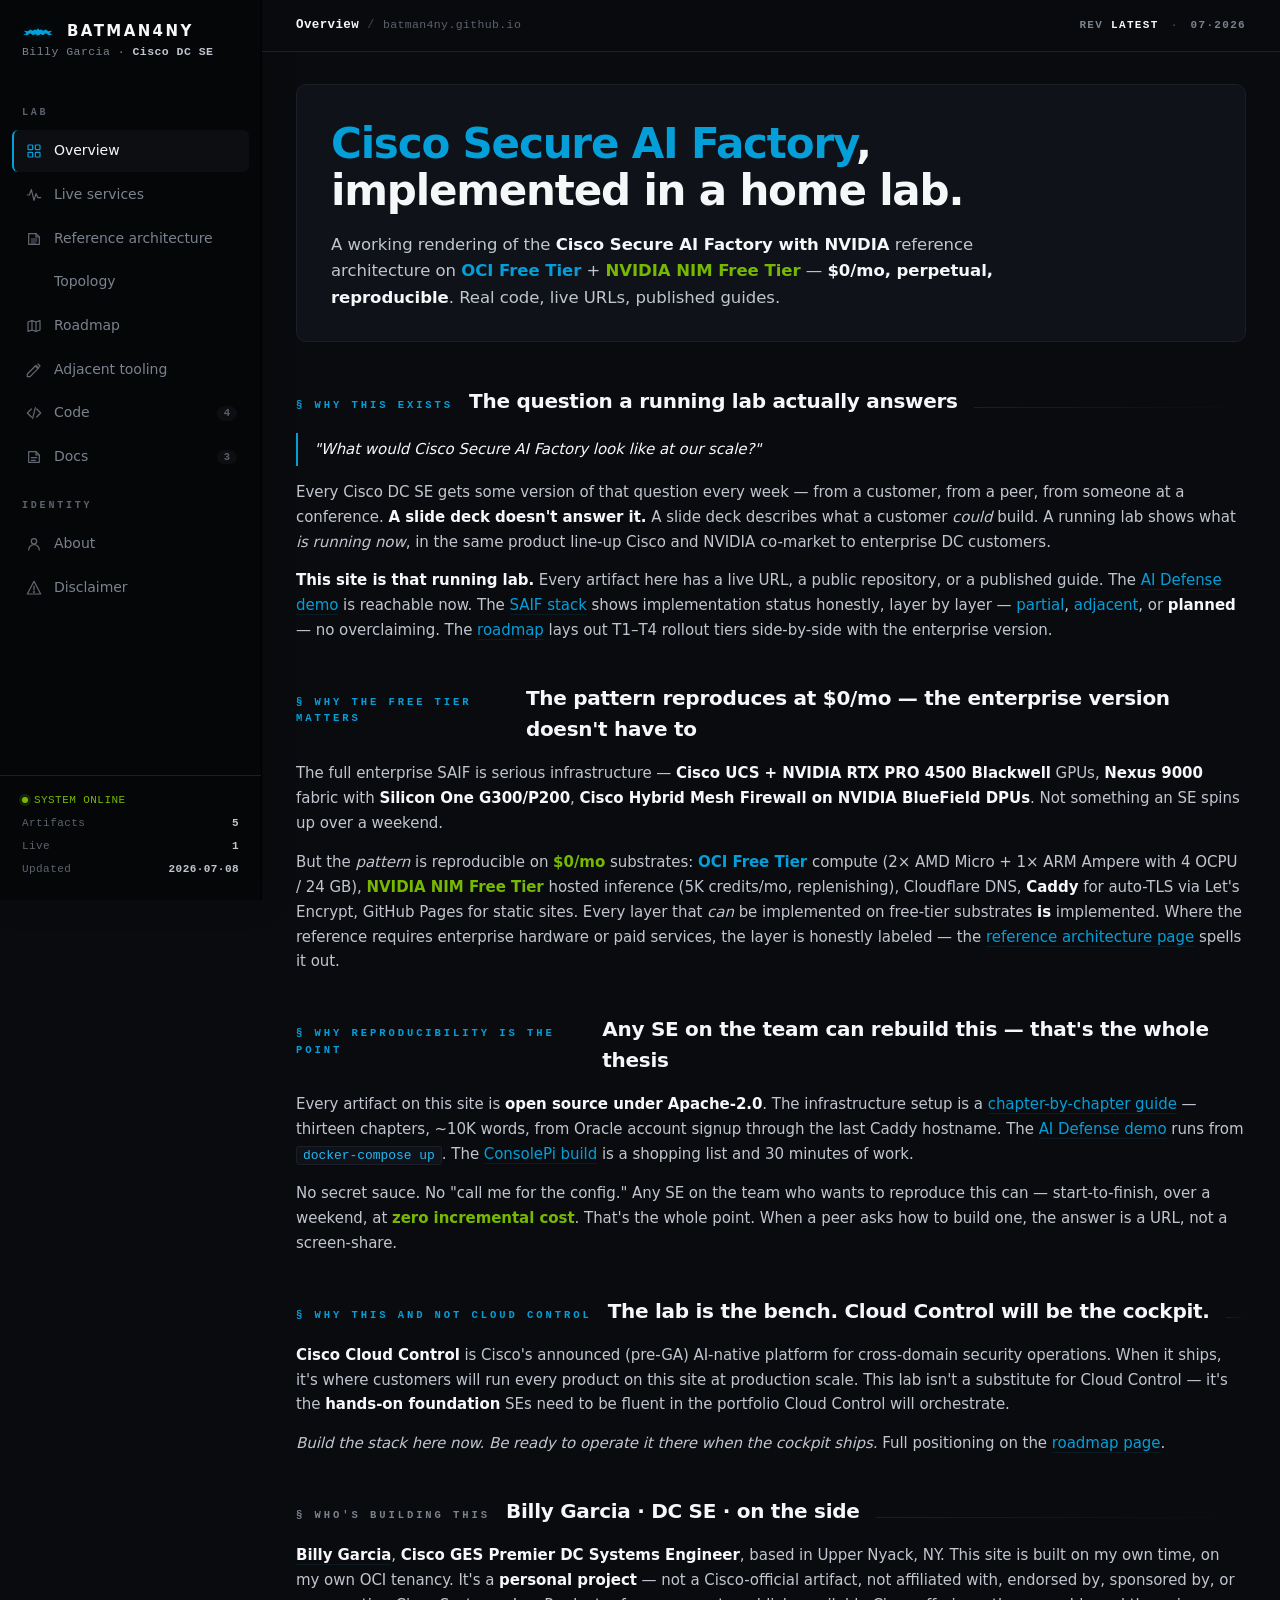
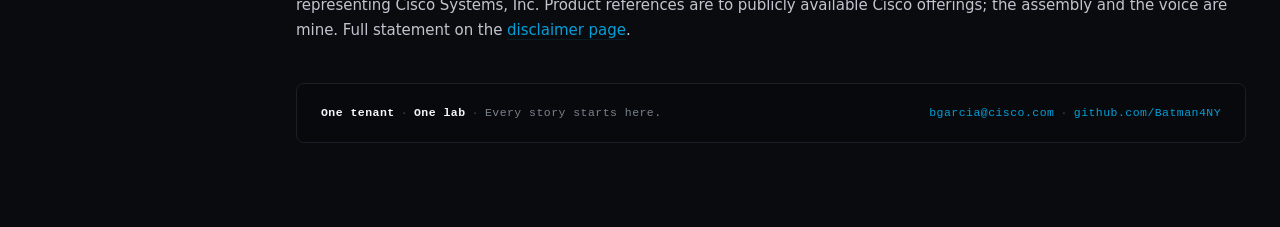
==== index.html @ b1eb53af "overview: widen prose blocks to match the hero pill Was: .prose-block { max-width: 78ch } → ~624px r" ====
<!doctype html>
<html lang="en">
<head>
<meta charset="utf-8">
<meta name="viewport" content="width=device-width,initial-scale=1">
<meta name="color-scheme" content="dark">
<title>Batman4NY · Overview — Cisco DC SE Lab Console</title>
<meta name="description" content="Working index of Cisco Secure AI Factory implementation + practitioner tooling. By Billy Garcia, Cisco GES Premier DC Systems Engineer.">
<link rel="stylesheet" href="/assets/console.css">
<style>
  .hero-block{
    background: var(--paper);
    border: 1px solid var(--rule);
    border-radius: 10px;
    padding: 32px 34px 30px;
    margin-bottom: 44px;
  }
  .hero-block h1{
    font-size: clamp(30px, 4vw, 42px);font-weight: 780;letter-spacing: -.028em;line-height: 1.1;
    margin: 4px 0 18px;color: var(--ink);max-width: 24ch;
  }
  .hero-block h1 .cy{color:var(--cyan)}
  .hero-block h1 .gn{color:var(--green)}
  .hero-block .lede{
    font-size: 16.5px;line-height: 1.6;color: var(--ink-2);margin: 0;max-width: 68ch;
  }
  .hero-block .lede b{color:var(--ink);font-weight:600}
  .hero-block .lede .cy{color:var(--cyan)}
  .hero-block .lede .gn{color:var(--green)}

  /* prose sections for who/what/why — full content width, matches the hero pill */
  .prose-block{margin: 0 0 40px}
  .prose-block:last-child{margin-bottom: 0}
  .prose-block h2{
    font-size: 21px;font-weight:700;color:var(--ink);letter-spacing:-.014em;line-height:1.2;
    margin: 0 0 14px;text-wrap: balance;
  }
  .prose-block h2 .cy{color:var(--cyan)}
  .prose-block h2 .gn{color:var(--green)}
  .prose-block p{
    font-size: 15px;line-height: 1.66;color: var(--ink-2);margin: 0 0 14px;
  }
  .prose-block p:last-child{margin-bottom:0}
  .prose-block p b{color:var(--ink);font-weight:600}
  .prose-block p .cy{color:var(--cyan)}
  .prose-block p .gn{color:var(--green)}
  .prose-block p a{color:var(--cyan);border-bottom:1px solid var(--cyan-tint)}
  .prose-block p a:hover{color:var(--cyan-hi);border-bottom-color:var(--cyan)}
  .prose-block .pull-quote{
    font-style: italic;color: var(--ink);font-weight: 500;
    padding: 4px 0 4px 16px;border-left: 2px solid var(--cyan);
    margin: 4px 0 14px;
  }

  /* Small colophon strip at the bottom */
  .colophon{
    margin-top: 32px;padding: 20px 24px;
    background: var(--paper-lo);
    border: 1px solid var(--rule);border-radius: 8px;
    font-family: "JetBrains Mono", ui-monospace, monospace;
    font-size: 11.5px;letter-spacing: .04em;color: var(--ink-3);
    display: flex;justify-content: space-between;gap: 20px;flex-wrap: wrap;align-items: baseline;
  }
  .colophon b{color:var(--ink);font-weight:700}
  .colophon a{color:var(--cyan)}
  .colophon .sep{color:var(--faint);margin: 0 6px}
</style>
</head>
<body>

<svg width="0" height="0" style="position:absolute" aria-hidden="true"><defs>
  <symbol id="bat" viewBox="0 0 100 32"><path fill="currentColor" d="M50 4 L46 10 L40 8 L34 12 L26 8 L18 14 L6 12 L14 20 L4 24 L16 26 L26 20 L34 26 L42 22 L48 28 L50 24 L52 28 L58 22 L66 26 L74 20 L84 26 L96 24 L86 20 L94 12 L82 14 L74 8 L66 12 L60 8 L54 10 Z"/></symbol>
  <symbol id="i-grid" viewBox="0 0 24 24" fill="none" stroke="currentColor" stroke-width="1.8" stroke-linecap="round" stroke-linejoin="round"><rect x="3" y="3" width="7" height="7" rx="1"/><rect x="14" y="3" width="7" height="7" rx="1"/><rect x="3" y="14" width="7" height="7" rx="1"/><rect x="14" y="14" width="7" height="7" rx="1"/></symbol>
  <symbol id="i-signal" viewBox="0 0 24 24" fill="none" stroke="currentColor" stroke-width="1.8" stroke-linecap="round" stroke-linejoin="round"><path d="M2 12h3l3-8 4 16 3-10 3 6h4"/></symbol>
  <symbol id="i-book" viewBox="0 0 24 24" fill="none" stroke="currentColor" stroke-width="1.8" stroke-linecap="round" stroke-linejoin="round"><path d="M4 4h11l5 5v11H4z"/><path d="M15 4v5h5"/><line x1="8" y1="12" x2="16" y2="12"/><line x1="8" y1="15" x2="16" y2="15"/><line x1="8" y1="18" x2="14" y2="18"/></symbol>
  <symbol id="i-map" viewBox="0 0 24 24" fill="none" stroke="currentColor" stroke-width="1.8" stroke-linecap="round" stroke-linejoin="round"><path d="M9 4 3 6v14l6-2 6 2 6-2V4l-6 2z"/><path d="M9 4v14M15 6v14"/></symbol>
  <symbol id="i-tools" viewBox="0 0 24 24" fill="none" stroke="currentColor" stroke-width="1.8" stroke-linecap="round" stroke-linejoin="round"><path d="M14 6l4 4L6 22H2v-4z"/><path d="M15 5l4 4"/><path d="M18 3l3 3-2 2"/></symbol>
  <symbol id="i-code" viewBox="0 0 24 24" fill="none" stroke="currentColor" stroke-width="1.8" stroke-linecap="round" stroke-linejoin="round"><path d="m8 6-6 6 6 6"/><path d="m16 6 6 6-6 6"/><path d="m14 4-4 16"/></symbol>
  <symbol id="i-docs" viewBox="0 0 24 24" fill="none" stroke="currentColor" stroke-width="1.8" stroke-linecap="round" stroke-linejoin="round"><path d="M4 4h11l5 5v11H4z"/><path d="M15 4v5h5"/><path d="M8 13h8M8 17h6"/></symbol>
  <symbol id="i-user" viewBox="0 0 24 24" fill="none" stroke="currentColor" stroke-width="1.8" stroke-linecap="round" stroke-linejoin="round"><circle cx="12" cy="8" r="4"/><path d="M4 21a8 8 0 0 1 16 0"/></symbol>
  <symbol id="i-warn" viewBox="0 0 24 24" fill="none" stroke="currentColor" stroke-width="1.8" stroke-linecap="round" stroke-linejoin="round"><path d="M12 2 2 21h20z"/><path d="M12 9v6"/><circle cx="12" cy="18" r=".6" fill="currentColor"/></symbol>
</defs></svg>

<div class="app">
  <aside class="side">
    <div class="brand"><a href="/"><span class="mark"><svg><use href="#bat"/></svg></span><span class="wm">Batman4NY</span></a></div>
    <div class="brand-role">Billy Garcia · <b>Cisco DC SE</b></div>
    <nav class="nav">
      <div class="sec">Lab</div>
      <a class="navlink active" href="/"><svg><use href="#i-grid"/></svg> Overview</a>
      <a class="navlink" href="/live/"><svg><use href="#i-signal"/></svg> Live services<span class="live"></span></a>
      <a class="navlink" href="/reference/"><svg><use href="#i-book"/></svg> Reference architecture</a>
      <a class="navlink" href="/topology/"><svg><use href="#i-topo"/></svg> Topology</a>
      <a class="navlink" href="/roadmap/"><svg><use href="#i-map"/></svg> Roadmap</a>
      <a class="navlink" href="/adjacent/"><svg><use href="#i-tools"/></svg> Adjacent tooling</a>
      <a class="navlink" href="/code/"><svg><use href="#i-code"/></svg> Code<span class="cnt">4</span></a>
      <a class="navlink" href="/docs/"><svg><use href="#i-docs"/></svg> Docs<span class="cnt">3</span></a>
      <div class="sec">Identity</div>
      <a class="navlink" href="/about/"><svg><use href="#i-user"/></svg> About</a>
      <a class="navlink" href="/disclaimer/"><svg><use href="#i-warn"/></svg> Disclaimer</a>
    </nav>
    <div class="foot">
      <div class="row"><span class="live-t"><span class="dot"></span>SYSTEM ONLINE</span></div>
      <div class="row"><span>Artifacts</span><b>5</b></div>
      <div class="row"><span>Live</span><b>1</b></div>
      <div class="row"><span>Updated</span><b>2026·07·08</b></div>
    </div>
  </aside>

  <main>
    <div class="topbar">
      <span class="crumb"><b>Overview</b><span class="sep">/</span><span class="path">batman4ny.github.io</span></span>
      <span class="status"><span>rev <b>latest</b></span><span class="sep">·</span><span>07·2026</span></span>
    </div>

    <div class="content">

      <section>
        <div class="hero-block">
          <h1><span class="cy">Cisco Secure AI Factory</span>, implemented in a home lab.</h1>
          <p class="lede">
            A working rendering of the <b>Cisco Secure AI Factory with NVIDIA</b> reference architecture on <b class="cy">OCI Free Tier</b> + <b class="gn">NVIDIA NIM Free Tier</b> — <b>$0/mo, perpetual, reproducible</b>. Real code, live URLs, published guides.
          </p>
        </div>

        <div class="prose-block">
          <div class="sec-head" style="margin-bottom:16px">
            <span class="eyebrow">§ Why this exists</span>
            <span class="t">The question a running lab actually answers</span>
            <span class="r"></span>
          </div>
          <p class="pull-quote">
            "What would Cisco Secure AI Factory look like at our scale?"
          </p>
          <p>
            Every Cisco DC SE gets some version of that question every week — from a customer, from a peer, from someone at a conference. <b>A slide deck doesn't answer it.</b> A slide deck describes what a customer <em>could</em> build. A running lab shows what <em>is running now</em>, in the same product line-up Cisco and NVIDIA co-market to enterprise DC customers.
          </p>
          <p>
            <b>This site is that running lab.</b> Every artifact here has a live URL, a public repository, or a published guide. The <a href="/live/">AI Defense demo</a> is reachable now. The <a href="/reference/">SAIF stack</a> shows implementation status honestly, layer by layer — <span class="cy">partial</span>, <span class="cy">adjacent</span>, or <b>planned</b> — no overclaiming. The <a href="/roadmap/">roadmap</a> lays out T1–T4 rollout tiers side-by-side with the enterprise version.
          </p>
        </div>

        <div class="prose-block">
          <div class="sec-head" style="margin-bottom:16px">
            <span class="eyebrow">§ Why the free tier matters</span>
            <span class="t">The pattern reproduces at $0/mo — the enterprise version doesn't have to</span>
            <span class="r"></span>
          </div>
          <p>
            The full enterprise SAIF is serious infrastructure — <b>Cisco UCS + NVIDIA RTX PRO 4500 Blackwell</b> GPUs, <b>Nexus 9000</b> fabric with <b>Silicon One G300/P200</b>, <b>Cisco Hybrid Mesh Firewall on NVIDIA BlueField DPUs</b>. Not something an SE spins up over a weekend.
          </p>
          <p>
            But the <em>pattern</em> is reproducible on <b class="gn">$0/mo</b> substrates: <b class="cy">OCI Free Tier</b> compute (2× AMD Micro + 1× ARM Ampere with 4 OCPU / 24 GB), <b class="gn">NVIDIA NIM Free Tier</b> hosted inference (5K credits/mo, replenishing), Cloudflare DNS, <b>Caddy</b> for auto-TLS via Let's Encrypt, GitHub Pages for static sites. Every layer that <em>can</em> be implemented on free-tier substrates <b>is</b> implemented. Where the reference requires enterprise hardware or paid services, the layer is honestly labeled — the <a href="/reference/">reference architecture page</a> spells it out.
          </p>
        </div>

        <div class="prose-block">
          <div class="sec-head" style="margin-bottom:16px">
            <span class="eyebrow">§ Why reproducibility is the point</span>
            <span class="t">Any SE on the team can rebuild this — that's the whole thesis</span>
            <span class="r"></span>
          </div>
          <p>
            Every artifact on this site is <b>open source under Apache-2.0</b>. The infrastructure setup is a <a href="/docs/">chapter-by-chapter guide</a> — thirteen chapters, ~10K words, from Oracle account signup through the last Caddy hostname. The <a href="/code/">AI Defense demo</a> runs from <code style="font-family:'JetBrains Mono',monospace;font-size:13px;color:var(--cyan-hi);background:var(--paper);padding:1px 6px;border-radius:3px;border:1px solid var(--rule)">docker-compose up</code>. The <a href="/adjacent/">ConsolePi build</a> is a shopping list and 30 minutes of work.
          </p>
          <p>
            No secret sauce. No "call me for the config." Any SE on the team who wants to reproduce this can — start-to-finish, over a weekend, at <b class="gn">zero incremental cost</b>. That's the whole point. When a peer asks how to build one, the answer is a URL, not a screen-share.
          </p>
        </div>

        <div class="prose-block">
          <div class="sec-head" style="margin-bottom:16px">
            <span class="eyebrow">§ Why this and not Cloud Control</span>
            <span class="t">The lab is the bench. Cloud Control will be the cockpit.</span>
            <span class="r"></span>
          </div>
          <p>
            <b>Cisco Cloud Control</b> is Cisco's announced (pre-GA) AI-native platform for cross-domain security operations. When it ships, it's where customers will run every product on this site at production scale. This lab isn't a substitute for Cloud Control — it's the <b>hands-on foundation</b> SEs need to be fluent in the portfolio Cloud Control will orchestrate.
          </p>
          <p>
            <em>Build the stack here now. Be ready to operate it there when the cockpit ships.</em> Full positioning on the <a href="/roadmap/">roadmap page</a>.
          </p>
        </div>

        <div class="prose-block">
          <div class="sec-head" style="margin-bottom:16px">
            <span class="eyebrow m">§ Who's building this</span>
            <span class="t">Billy Garcia · DC SE · on the side</span>
            <span class="r"></span>
          </div>
          <p>
            <a href="/about/"><b>Billy Garcia</b></a>, <b>Cisco GES Premier DC Systems Engineer</b>, based in Upper Nyack, NY. This site is built on my own time, on my own OCI tenancy. It's a <b>personal project</b> — not a Cisco-official artifact, not affiliated with, endorsed by, sponsored by, or representing Cisco Systems, Inc. Product references are to publicly available Cisco offerings; the assembly and the voice are mine. Full statement on the <a href="/disclaimer/">disclaimer page</a>.
          </p>
        </div>

        <div class="colophon">
          <div>
            <b>One tenant</b><span class="sep">·</span><b>One lab</b><span class="sep">·</span>Every story starts here.
          </div>
          <div>
            <a href="mailto:bgarcia@cisco.com">bgarcia@cisco.com</a><span class="sep">·</span><a href="https://github.com/Batman4NY">github.com/Batman4NY</a>
          </div>
        </div>
      </section>
    </div>
  </main>
</div>

</body>
</html>
---- assets/console.css ----
/* ── Batman4NY console — shared styles across all pages ─────────────── */
:root{
  --bg:         #0a0b0e;
  --side:       #050608;
  --side-2:     #0d0e12;
  --paper:      #10121a;
  --paper-hi:   #161822;
  --paper-lo:   #08090c;

  --rule:       #1c1e28;
  --rule-str:   #2a2d3a;

  --ink:        #f6f7f9;
  --ink-2:      #c0c5cf;
  --ink-3:      #7a828e;
  --muted:      #5c626d;
  --faint:      #40454e;

  --cyan:       #049fd9;
  --cyan-hi:    #22b8f0;
  --cyan-lo:    #0273a4;
  --cyan-tint:  #049fd91c;
  --cyan-glow:  #049fd930;

  --green:      #76b900;
  --green-hi:   #9adb2b;
  --green-lo:   #558600;
  --green-tint: #76b90018;
  --green-glow: #76b90028;

  --amber:      #d97706;
  --amber-tint: #d9770614;
  --amber-line: #d9770660;

  --danger:     #d9534f;
}

*{box-sizing:border-box}
html,body{background:var(--bg);color:var(--ink);height:100%}
body{
  margin:0;
  font-family: -apple-system, "Inter", "SF Pro Text", "Segoe UI Variable Text", "Segoe UI", system-ui, sans-serif;
  font-size: 15px;
  line-height: 1.55;
  letter-spacing: -0.003em;
  -webkit-font-smoothing: antialiased;
  text-rendering: optimizeLegibility;
  font-feature-settings: "kern" 1, "liga" 1, "tnum" 1, "ss01" 1;
}
::selection{background:#049fd960;color:var(--ink)}
a{color:var(--cyan);text-decoration:none;transition:color .16s ease}
a:hover{color:var(--cyan-hi)}
.mono{font-family: "JetBrains Mono", ui-monospace, "SF Mono", Menlo, Consolas, monospace}

/* ── shell ─────────────────────────────────────────────────────────── */
.app{display:flex;min-height:100vh}

/* ── sidebar ────────────────────────────────────────────────────────── */
.side{
  width:262px;flex-shrink:0;
  background: var(--side);
  color: var(--ink-2);
  border-right: 1px solid #000;
  display:flex;flex-direction:column;
  position:sticky;top:0;height:100vh;overflow-y:auto;
  box-shadow: inset -1px 0 0 #00000060, 3px 0 30px #00000030;
}
.brand{padding: 24px 22px 4px;display:flex;align-items:center;gap:13px}
.brand a{display:flex;align-items:center;gap:13px;color:var(--ink);text-decoration:none}
.brand .mark{
  width:32px;height:12px;color:var(--cyan);flex-shrink:0;
  filter: drop-shadow(0 0 6px var(--cyan-glow));
}
.brand .mark svg{display:block;width:100%;height:100%}
.brand .wm{
  font-size: 15px;font-weight: 800;letter-spacing: .16em;color: var(--ink);
  text-transform: uppercase;line-height: 1;
}
.brand-role{
  padding: 0 22px 18px;
  font-family: "JetBrains Mono", ui-monospace, monospace;
  font-size: 11.5px;color: var(--ink-3);letter-spacing: .04em;
}
.brand-role b{color:var(--ink-2);font-weight:600}

.nav{padding: 8px 12px;display:flex;flex-direction:column;gap:2px;flex:1}
.nav .sec{
  font-family: "JetBrains Mono", ui-monospace, monospace;
  font-size:10px;letter-spacing:.28em;text-transform:uppercase;
  color:var(--muted);padding:18px 10px 8px;font-weight:700;
}

/* Collapsible group using <details> */
.nav-group{margin: 0 0 4px}
.nav-group > summary{
  list-style: none;
  display:flex;align-items:center;gap:12px;
  padding: 10px 12px;border-radius: 6px;
  color: var(--muted);font-weight: 700;font-size: 10px;letter-spacing: .28em;
  text-transform: uppercase;cursor: pointer;transition: .14s;
  border-left: 2.5px solid transparent;
}
.nav-group > summary::-webkit-details-marker{display:none}
.nav-group > summary::marker{content:""}
.nav-group > summary::after{
  content: "";margin-left:auto;
  width: 0;height: 0;border-left: 4px solid currentColor; border-top: 3px solid transparent; border-bottom: 3px solid transparent;
  transition: transform .16s ease;
}
.nav-group[open] > summary::after{transform: rotate(90deg)}
.nav-group > summary:hover{color: var(--ink-3)}
.nav-group > .sub-links{
  padding: 4px 0 6px 12px;display:flex;flex-direction:column;gap:2px;
}
.nav-group .sub-link{
  display:flex;align-items:center;gap:10px;
  padding: 7px 12px;border-radius: 4px;
  color: var(--ink-3);font-weight: 400;font-size: 13px;
  border-left: 2px solid transparent;transition: .14s;
  text-decoration: none;letter-spacing:-.005em;
}
.nav-group .sub-link:hover{background: var(--side-2);color: var(--ink-2);text-decoration:none}
.nav-group .sub-link.active{color:var(--ink);border-left-color:var(--cyan);background:var(--side-2)}
.nav-group .sub-link .live{
  width:6px;height:6px;border-radius:50%;background:var(--green);
  box-shadow:0 0 0 2px var(--green-glow);
  margin-left:auto;flex-shrink:0;
  animation:pulse 2.6s ease-in-out infinite;
}

.navlink{
  display:flex;align-items:center;gap:12px;
  padding: 10px 12px;border-radius: 6px;
  color: var(--ink-3);font-weight: 500;font-size: 14px;
  border-left: 2.5px solid transparent;transition: .14s;
  text-decoration: none;
}
.navlink svg{width:16px;height:16px;flex-shrink:0;opacity:.8}
.navlink:hover{background: var(--side-2);color: var(--ink);text-decoration:none}
.navlink.active{
  background: var(--side-2);color: var(--ink);
  border-left-color: var(--cyan);
}
.navlink.active svg{color:var(--cyan);opacity:1}
.navlink .cnt{
  margin-left:auto;
  font-family: "JetBrains Mono", ui-monospace, monospace;
  font-size:10.5px;font-weight:700;color:var(--muted);
  padding: 2px 7px;background:var(--side-2);border-radius:10px;line-height:1;
}
.navlink.active .cnt{color:var(--cyan);background:var(--cyan-tint)}

@keyframes pulse{
  0%,100%{opacity:1}
  50%{opacity:.4}
}

.side .foot{
  padding: 16px 22px;
  border-top: 1px solid var(--rule);
  font-family: "JetBrains Mono", ui-monospace, monospace;
  font-size: 11px;color: var(--muted);letter-spacing: .04em;
}
.side .foot .row{display:flex;justify-content:space-between;align-items:baseline;margin-bottom:6px}
.side .foot .row b{color:var(--ink-2);font-weight:600}
.side .foot .dot{
  display:inline-block;width:6px;height:6px;border-radius:50%;background:var(--green);
  box-shadow:0 0 0 3px var(--green-glow);margin-right:6px;
  animation:pulse 2.6s ease-in-out infinite;
}
.side .foot .live-t{color:var(--green)}

/* ── main ─────────────────────────────────────────────────────────── */
main{flex:1;min-width:0;display:flex;flex-direction:column}

.topbar{
  position:sticky;top:0;z-index:5;
  background: #0a0b0edb;
  backdrop-filter: blur(14px) saturate(1.4);
  border-bottom: 1px solid var(--rule);
  padding: 16px 34px;
  display:flex;align-items:center;gap:16px;flex-wrap:wrap;
}
.crumb{
  font-family: "JetBrains Mono", ui-monospace, monospace;
  font-size:12.5px;color:var(--ink-3);letter-spacing:.03em;
}
.crumb b{color:var(--ink);font-weight:700}
.crumb .sep{color:var(--faint);margin:0 8px}
.crumb .path{color:var(--muted);font-size:11.5px}
.topbar .status{
  margin-left:auto;
  font-family: "JetBrains Mono", ui-monospace, monospace;
  font-size:11px;letter-spacing:.12em;text-transform:uppercase;color:var(--ink-3);font-weight:600;
  display:inline-flex;gap:12px;align-items:baseline;
}
.topbar .status b{color:var(--ink);font-weight:700}
.topbar .status .sep{color:var(--faint)}

.content{padding: 32px 34px 84px;max-width: 1120px}

/* ── section header (used on all pages) ──────────────────────────── */
.sec-head{
  display:flex;align-items:baseline;gap:16px;margin: 44px 0 20px;
}
.sec-head:first-child, .content > .sec-head:first-child{margin-top:0}
.sec-head .eyebrow{
  font-family: "JetBrains Mono", ui-monospace, monospace;
  font-size:10.5px;letter-spacing:.28em;text-transform:uppercase;color:var(--cyan);font-weight:700;
}
.sec-head .eyebrow.g{color:var(--green)}
.sec-head .eyebrow.a{color:var(--amber)}
.sec-head .eyebrow.d{color:var(--danger)}
.sec-head .eyebrow.m{color:var(--ink-3)}
.sec-head .t{
  font-size:20px;font-weight:700;letter-spacing:-.014em;color:var(--ink);
}
.sec-head .r{
  flex:1;height:1px;background: linear-gradient(90deg, var(--rule) 0, transparent 100%);
}
.sec-head .x{
  font-family: "JetBrains Mono", ui-monospace, monospace;
  font-size:11px;color:var(--muted);letter-spacing:.04em;
}
.sec-head .x b{color:var(--ink-2);font-weight:700}

/* ── data table (used on repos, docs, services) ──────────────────── */
.tbl{
  width:100%;border-collapse:collapse;
  background: var(--paper);
  border: 1px solid var(--rule);
  border-radius: 10px;
  overflow: hidden;
  font-variant-numeric: tabular-nums;
}
.tbl th{
  text-align:left;
  padding: 12px 18px 10px;
  background: var(--paper-hi);
  border-bottom: 1px solid var(--rule);
  font-family: "JetBrains Mono", ui-monospace, monospace;
  font-size:10px;letter-spacing:.22em;text-transform:uppercase;color:var(--ink-3);font-weight:700;
}
.tbl td{
  padding: 14px 18px;
  border-bottom: 1px solid var(--rule);
  font-size:13.5px;color:var(--ink-2);vertical-align:middle;
}
.tbl tr:last-child td{border-bottom:0}
.tbl tr:hover td{background:var(--paper-hi)}
.tbl td.title{color:var(--ink);font-weight:600;font-size:14.5px}
.tbl td.title .sub{color:var(--ink-3);font-weight:400;font-size:12px;display:block;margin-top:2px;letter-spacing:-.004em}
.tbl td.mono, .tbl td .mono{
  font-family: "JetBrains Mono", ui-monospace, monospace;
  font-size:12px;color:var(--ink-2);letter-spacing:.005em;
}
.tbl td a{color:var(--cyan)}
.tbl td a:hover{color:var(--cyan-hi)}
.tbl td .arr{color:var(--ink-3);transition:transform .16s ease;margin-left:4px}
.tbl td a:hover .arr{transform:translateX(2px);color:var(--cyan-hi)}

/* ── status pill (used on tables + status indicators) ────────────── */
.pill{
  display:inline-flex;align-items:center;gap:6px;
  padding:2.5px 9px;border-radius:20px;
  font-family: "JetBrains Mono", ui-monospace, monospace;
  font-size:10px;letter-spacing:.18em;font-weight:700;text-transform:uppercase;
  line-height:1;
}
.pill.live{color:var(--green);background:var(--green-tint);border:1px solid var(--green-lo)}
.pill.live::before{
  content:"";width:5px;height:5px;border-radius:50%;background:var(--green);
  box-shadow:0 0 0 2px var(--green-glow);
  animation:pulse 2.6s ease-in-out infinite;
}
.pill.pub{color:var(--cyan);background:var(--cyan-tint);border:1px solid var(--cyan-lo)}
.pill.oss{color:var(--ink-2);background:var(--paper-hi);border:1px solid var(--rule-str)}
.pill.doc{color:var(--ink-3);background:var(--paper-lo);border:1px solid var(--rule)}

/* ── notice (disclaimer) ─────────────────────────────────────────── */
.notice{
  background: var(--amber-tint);
  border: 1px solid var(--amber-line);
  border-left: 3px solid var(--amber);
  border-radius: 10px;
  padding: 18px 22px 20px;
}
.notice-title{
  font-size:15px;font-weight:700;color:var(--ink);margin:0 0 6px;letter-spacing:-.008em;
}
.notice-body{
  font-size:13px;line-height:1.6;color:var(--ink-2);margin:0;max-width:82ch;
}
.notice-body b{color:var(--ink);font-weight:600}

/* ── responsive ──────────────────────────────────────────────────── */
@media(max-width:820px){
  .app{flex-direction:column}
  .side{
    width:100%;height:auto;position:static;flex-direction:row;align-items:center;
    border-right:0;border-bottom:1px solid #000;overflow-x:auto;padding:0;
  }
  .brand{padding:14px 20px;flex-shrink:0}
  .brand-role,.side .foot,.nav .sec,.nav-group{display:none}
  .nav{flex-direction:row;padding:8px;flex-shrink:0}
  .navlink{border-left:0;border-bottom:2.5px solid transparent;white-space:nowrap}
  .navlink.active{border-left:0;border-bottom-color:var(--cyan)}
  .navlink .cnt{display:none}
  .content{padding:22px 22px 60px}
  .topbar{padding:12px 22px}
}
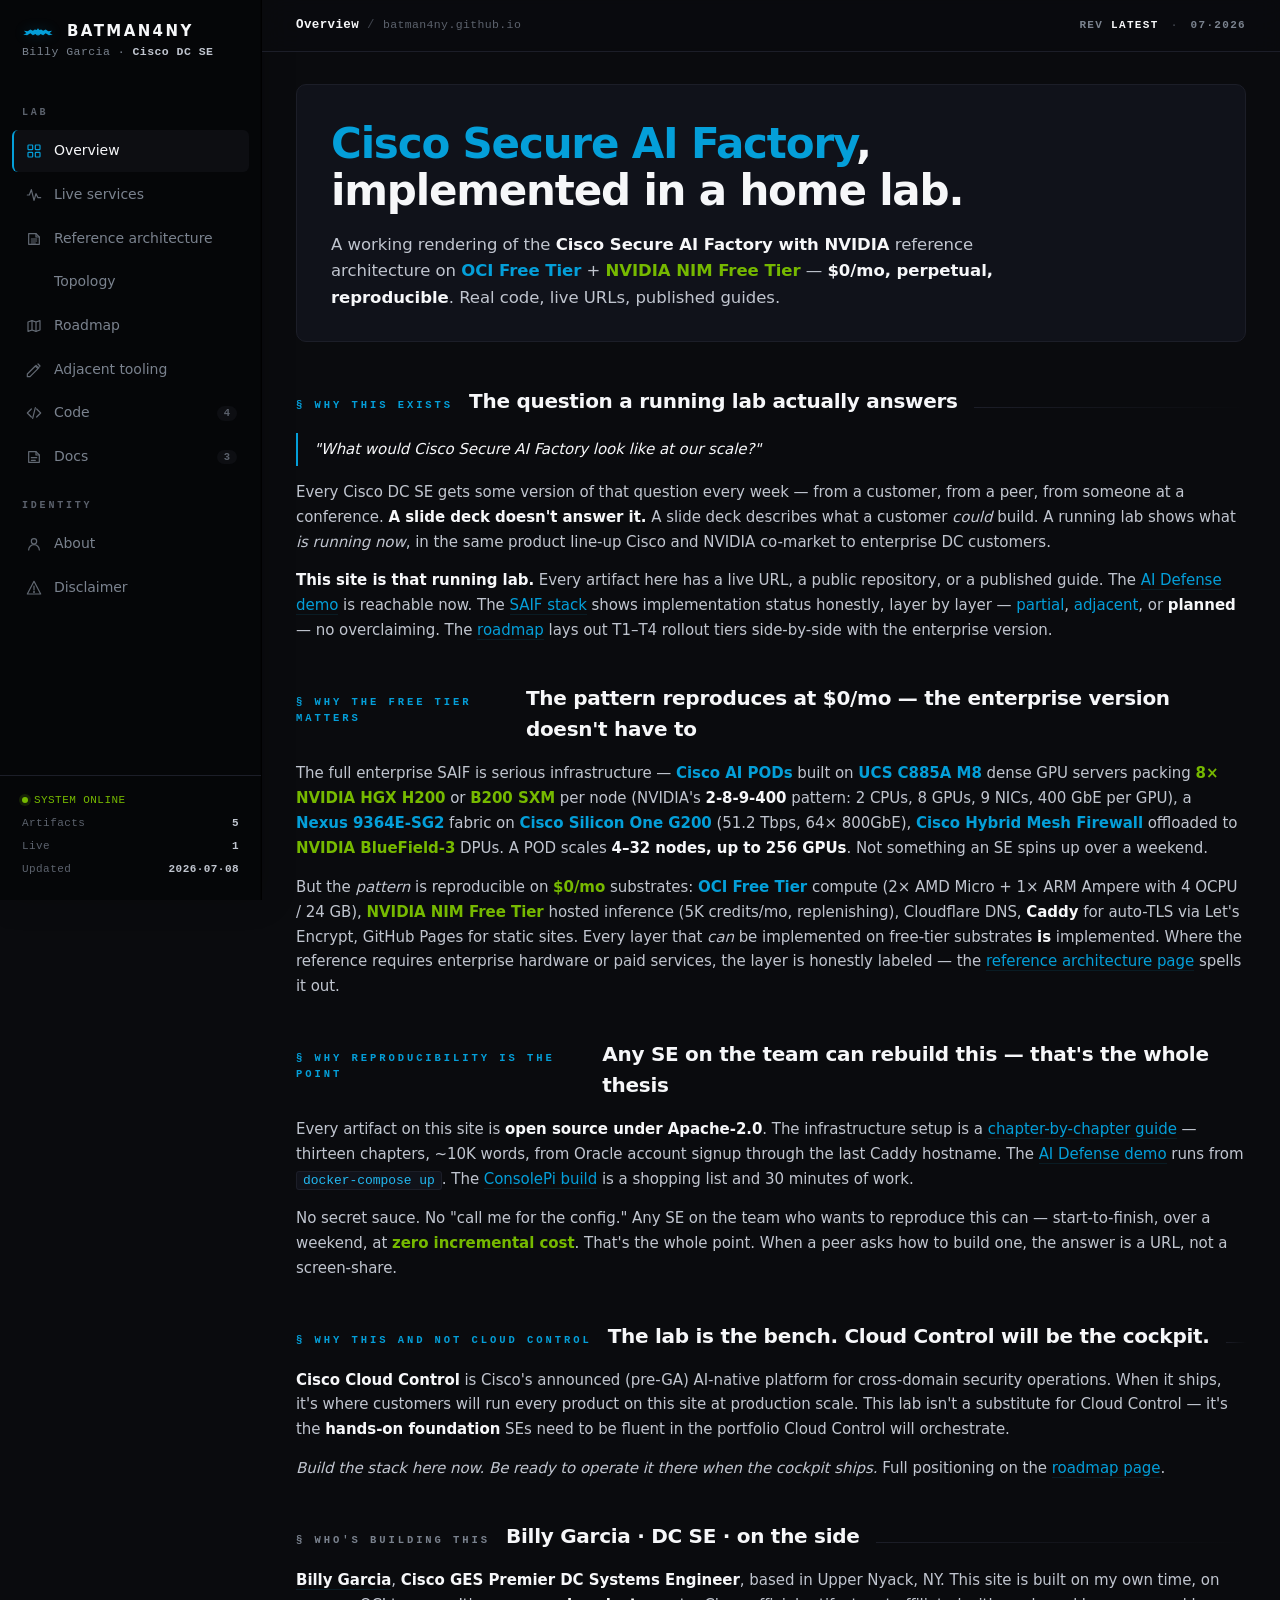
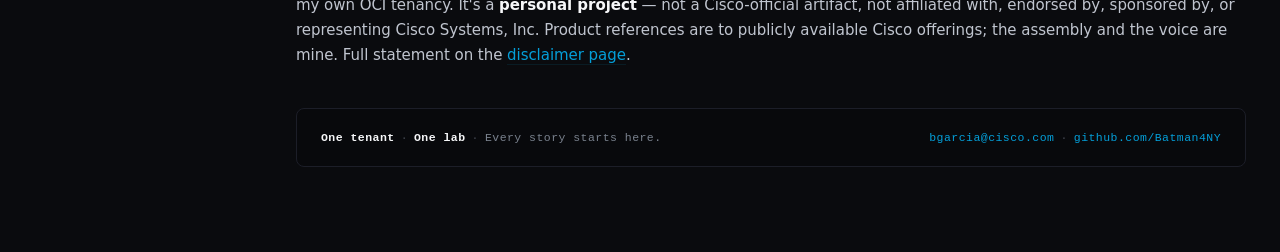
==== commit a80b2a7a: "overview: correct SAIF POD spec — RTX PRO 4500 was wrong RTX PRO 4500 Blackwell is workstation-class" ====
--- a/index.html
+++ b/index.html
@@ -147,7 +147,7 @@
             <span class="r"></span>
           </div>
           <p>
-            The full enterprise SAIF is serious infrastructure — <b>Cisco UCS + NVIDIA RTX PRO 4500 Blackwell</b> GPUs, <b>Nexus 9000</b> fabric with <b>Silicon One G300/P200</b>, <b>Cisco Hybrid Mesh Firewall on NVIDIA BlueField DPUs</b>. Not something an SE spins up over a weekend.
+            The full enterprise SAIF is serious infrastructure — <b class="cy">Cisco AI PODs</b> built on <b class="cy">UCS C885A M8</b> dense GPU servers packing <b class="gn">8× NVIDIA HGX H200</b> or <b class="gn">B200 SXM</b> per node (NVIDIA's <b>2-8-9-400</b> pattern: 2 CPUs, 8 GPUs, 9 NICs, 400 GbE per GPU), a <b class="cy">Nexus 9364E-SG2</b> fabric on <b class="cy">Cisco Silicon One G200</b> (51.2 Tbps, 64× 800GbE), <b class="cy">Cisco Hybrid Mesh Firewall</b> offloaded to <b class="gn">NVIDIA BlueField-3</b> DPUs. A POD scales <b>4–32 nodes, up to 256 GPUs</b>. Not something an SE spins up over a weekend.
           </p>
           <p>
             But the <em>pattern</em> is reproducible on <b class="gn">$0/mo</b> substrates: <b class="cy">OCI Free Tier</b> compute (2× AMD Micro + 1× ARM Ampere with 4 OCPU / 24 GB), <b class="gn">NVIDIA NIM Free Tier</b> hosted inference (5K credits/mo, replenishing), Cloudflare DNS, <b>Caddy</b> for auto-TLS via Let's Encrypt, GitHub Pages for static sites. Every layer that <em>can</em> be implemented on free-tier substrates <b>is</b> implemented. Where the reference requires enterprise hardware or paid services, the layer is honestly labeled — the <a href="/reference/">reference architecture page</a> spells it out.
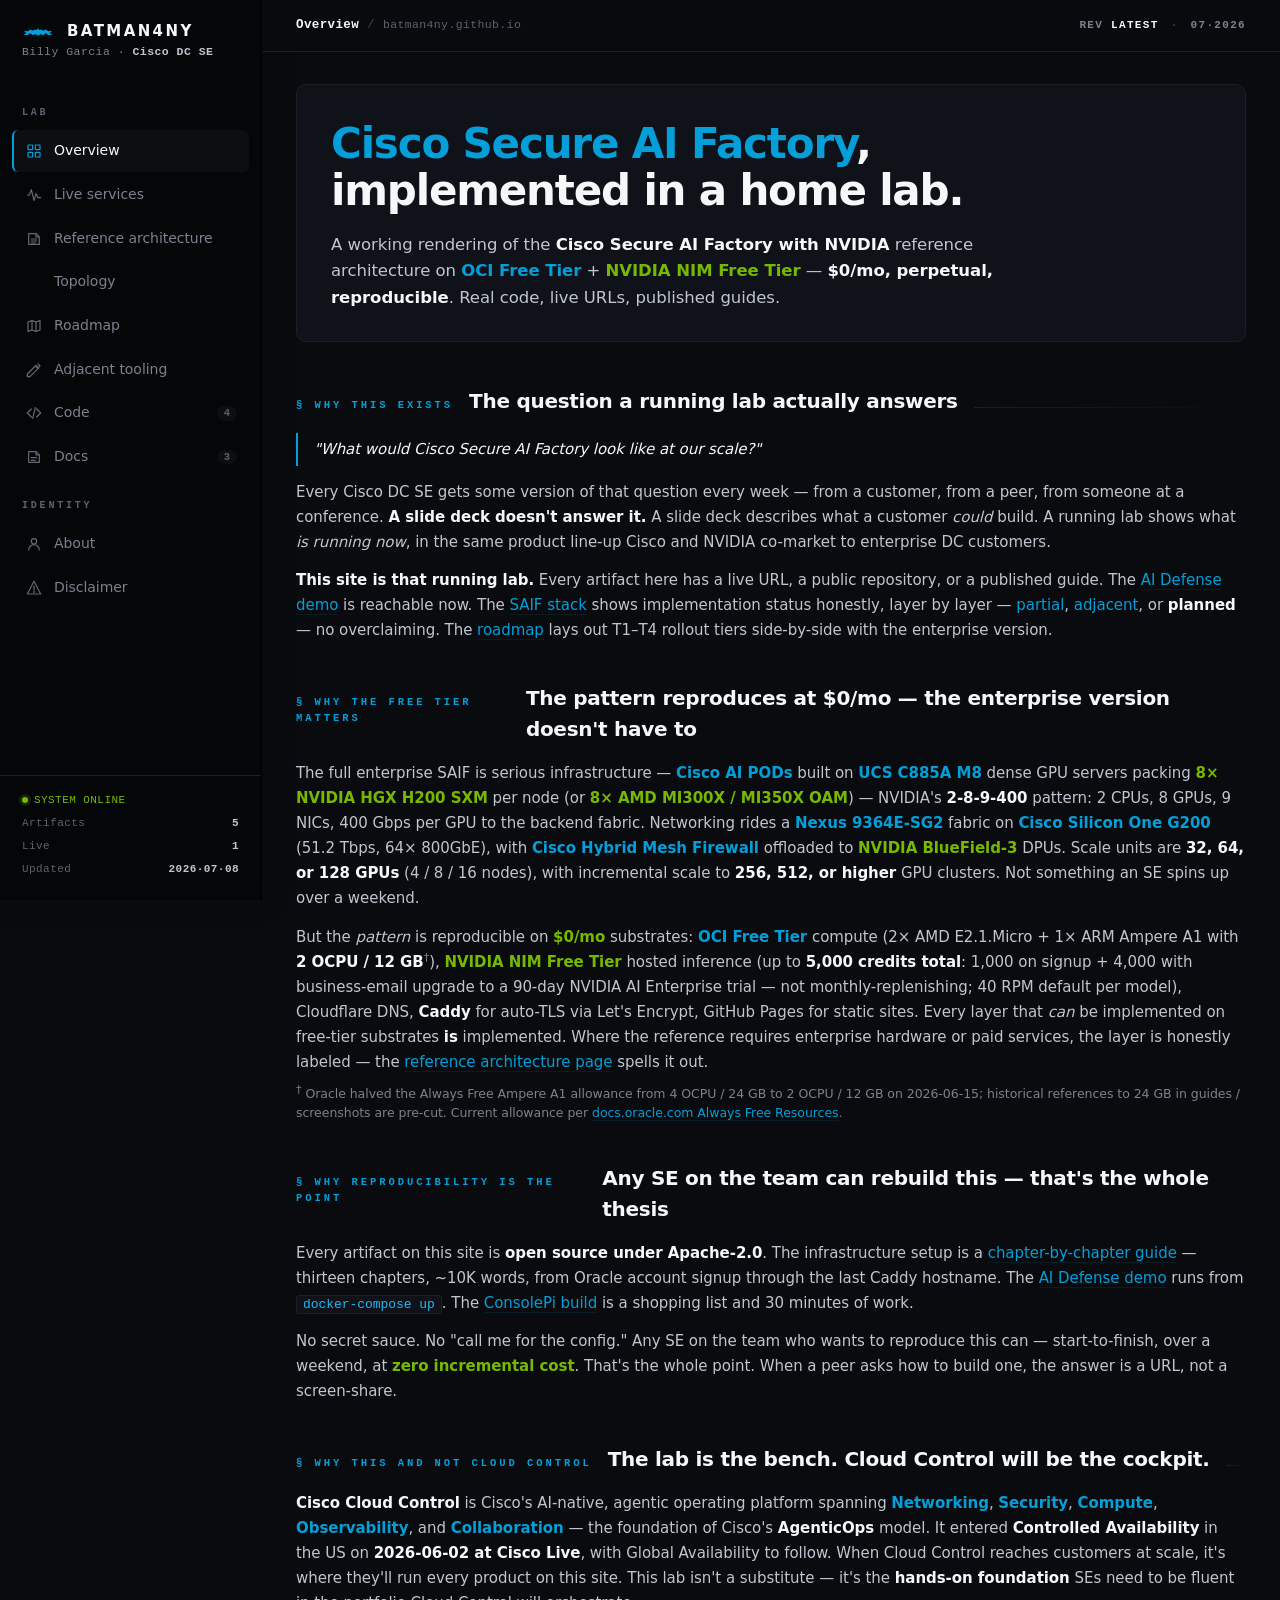
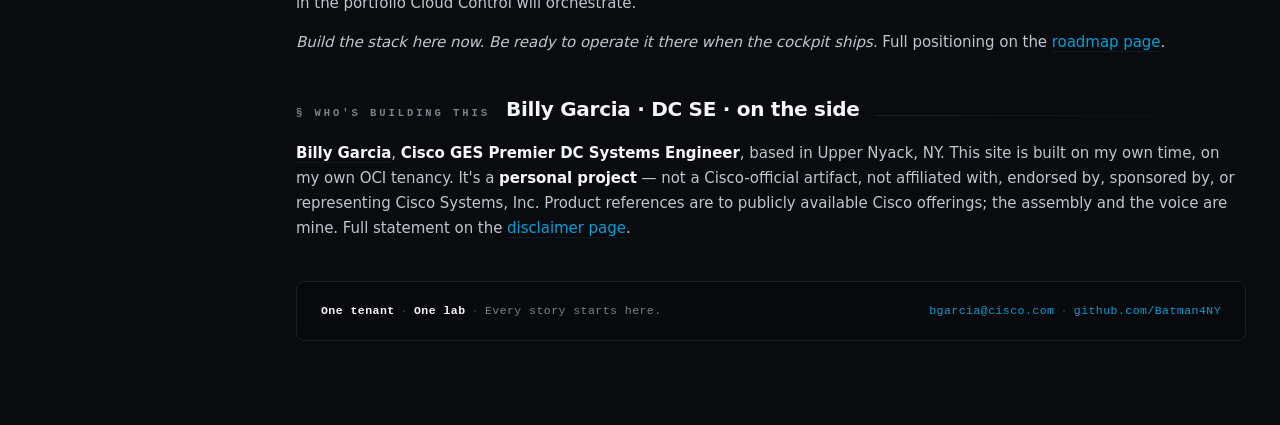
==== commit 6eec207b: "Sanity-scrub sweep: OCI/NIM/Cloud Control/SAIF POD spec fixes across 6 pages Applies the findings fr" ====
--- a/index.html
+++ b/index.html
@@ -147,10 +147,13 @@
             <span class="r"></span>
           </div>
           <p>
-            The full enterprise SAIF is serious infrastructure — <b class="cy">Cisco AI PODs</b> built on <b class="cy">UCS C885A M8</b> dense GPU servers packing <b class="gn">8× NVIDIA HGX H200</b> or <b class="gn">B200 SXM</b> per node (NVIDIA's <b>2-8-9-400</b> pattern: 2 CPUs, 8 GPUs, 9 NICs, 400 GbE per GPU), a <b class="cy">Nexus 9364E-SG2</b> fabric on <b class="cy">Cisco Silicon One G200</b> (51.2 Tbps, 64× 800GbE), <b class="cy">Cisco Hybrid Mesh Firewall</b> offloaded to <b class="gn">NVIDIA BlueField-3</b> DPUs. A POD scales <b>4–32 nodes, up to 256 GPUs</b>. Not something an SE spins up over a weekend.
-          </p>
-          <p>
-            But the <em>pattern</em> is reproducible on <b class="gn">$0/mo</b> substrates: <b class="cy">OCI Free Tier</b> compute (2× AMD Micro + 1× ARM Ampere with 4 OCPU / 24 GB), <b class="gn">NVIDIA NIM Free Tier</b> hosted inference (5K credits/mo, replenishing), Cloudflare DNS, <b>Caddy</b> for auto-TLS via Let's Encrypt, GitHub Pages for static sites. Every layer that <em>can</em> be implemented on free-tier substrates <b>is</b> implemented. Where the reference requires enterprise hardware or paid services, the layer is honestly labeled — the <a href="/reference/">reference architecture page</a> spells it out.
+            The full enterprise SAIF is serious infrastructure — <b class="cy">Cisco AI PODs</b> built on <b class="cy">UCS C885A M8</b> dense GPU servers packing <b class="gn">8× NVIDIA HGX H200 SXM</b> per node (or <b class="gn">8× AMD MI300X / MI350X OAM</b>) — NVIDIA's <b>2-8-9-400</b> pattern: 2 CPUs, 8 GPUs, 9 NICs, 400 Gbps per GPU to the backend fabric. Networking rides a <b class="cy">Nexus 9364E-SG2</b> fabric on <b class="cy">Cisco Silicon One G200</b> (51.2 Tbps, 64× 800GbE), with <b class="cy">Cisco Hybrid Mesh Firewall</b> offloaded to <b class="gn">NVIDIA BlueField-3</b> DPUs. Scale units are <b>32, 64, or 128 GPUs</b> (4 / 8 / 16 nodes), with incremental scale to <b>256, 512, or higher</b> GPU clusters. Not something an SE spins up over a weekend.
+          </p>
+          <p>
+            But the <em>pattern</em> is reproducible on <b class="gn">$0/mo</b> substrates: <b class="cy">OCI Free Tier</b> compute (2× AMD E2.1.Micro + 1× ARM Ampere A1 with <b>2 OCPU / 12 GB</b><span style="font-size:11px;color:var(--ink-3);vertical-align:super">†</span>), <b class="gn">NVIDIA NIM Free Tier</b> hosted inference (up to <b>5,000 credits total</b>: 1,000 on signup + 4,000 with business-email upgrade to a 90-day NVIDIA AI Enterprise trial — not monthly-replenishing; 40 RPM default per model), Cloudflare DNS, <b>Caddy</b> for auto-TLS via Let's Encrypt, GitHub Pages for static sites. Every layer that <em>can</em> be implemented on free-tier substrates <b>is</b> implemented. Where the reference requires enterprise hardware or paid services, the layer is honestly labeled — the <a href="/reference/">reference architecture page</a> spells it out.
+          </p>
+          <p style="font-size:12.5px;color:var(--ink-3);line-height:1.55;margin:-8px 0 0">
+            <span style="font-size:11px;vertical-align:super">†</span> Oracle halved the Always Free Ampere A1 allowance from 4 OCPU / 24 GB to 2 OCPU / 12 GB on 2026-06-15; historical references to 24 GB in guides / screenshots are pre-cut. Current allowance per <a href="https://docs.oracle.com/en-us/iaas/Content/FreeTier/freetier_topic-Always_Free_Resources.htm" style="color:var(--cyan);font-size:12.5px">docs.oracle.com Always Free Resources</a>.
           </p>
         </div>
 
@@ -175,7 +178,7 @@
             <span class="r"></span>
           </div>
           <p>
-            <b>Cisco Cloud Control</b> is Cisco's announced (pre-GA) AI-native platform for cross-domain security operations. When it ships, it's where customers will run every product on this site at production scale. This lab isn't a substitute for Cloud Control — it's the <b>hands-on foundation</b> SEs need to be fluent in the portfolio Cloud Control will orchestrate.
+            <b>Cisco Cloud Control</b> is Cisco's AI-native, agentic operating platform spanning <b class="cy">Networking</b>, <b class="cy">Security</b>, <b class="cy">Compute</b>, <b class="cy">Observability</b>, and <b class="cy">Collaboration</b> — the foundation of Cisco's <b>AgenticOps</b> model. It entered <b>Controlled Availability</b> in the US on <b>2026-06-02 at Cisco Live</b>, with Global Availability to follow. When Cloud Control reaches customers at scale, it's where they'll run every product on this site. This lab isn't a substitute — it's the <b>hands-on foundation</b> SEs need to be fluent in the portfolio Cloud Control will orchestrate.
           </p>
           <p>
             <em>Build the stack here now. Be ready to operate it there when the cockpit ships.</em> Full positioning on the <a href="/roadmap/">roadmap page</a>.
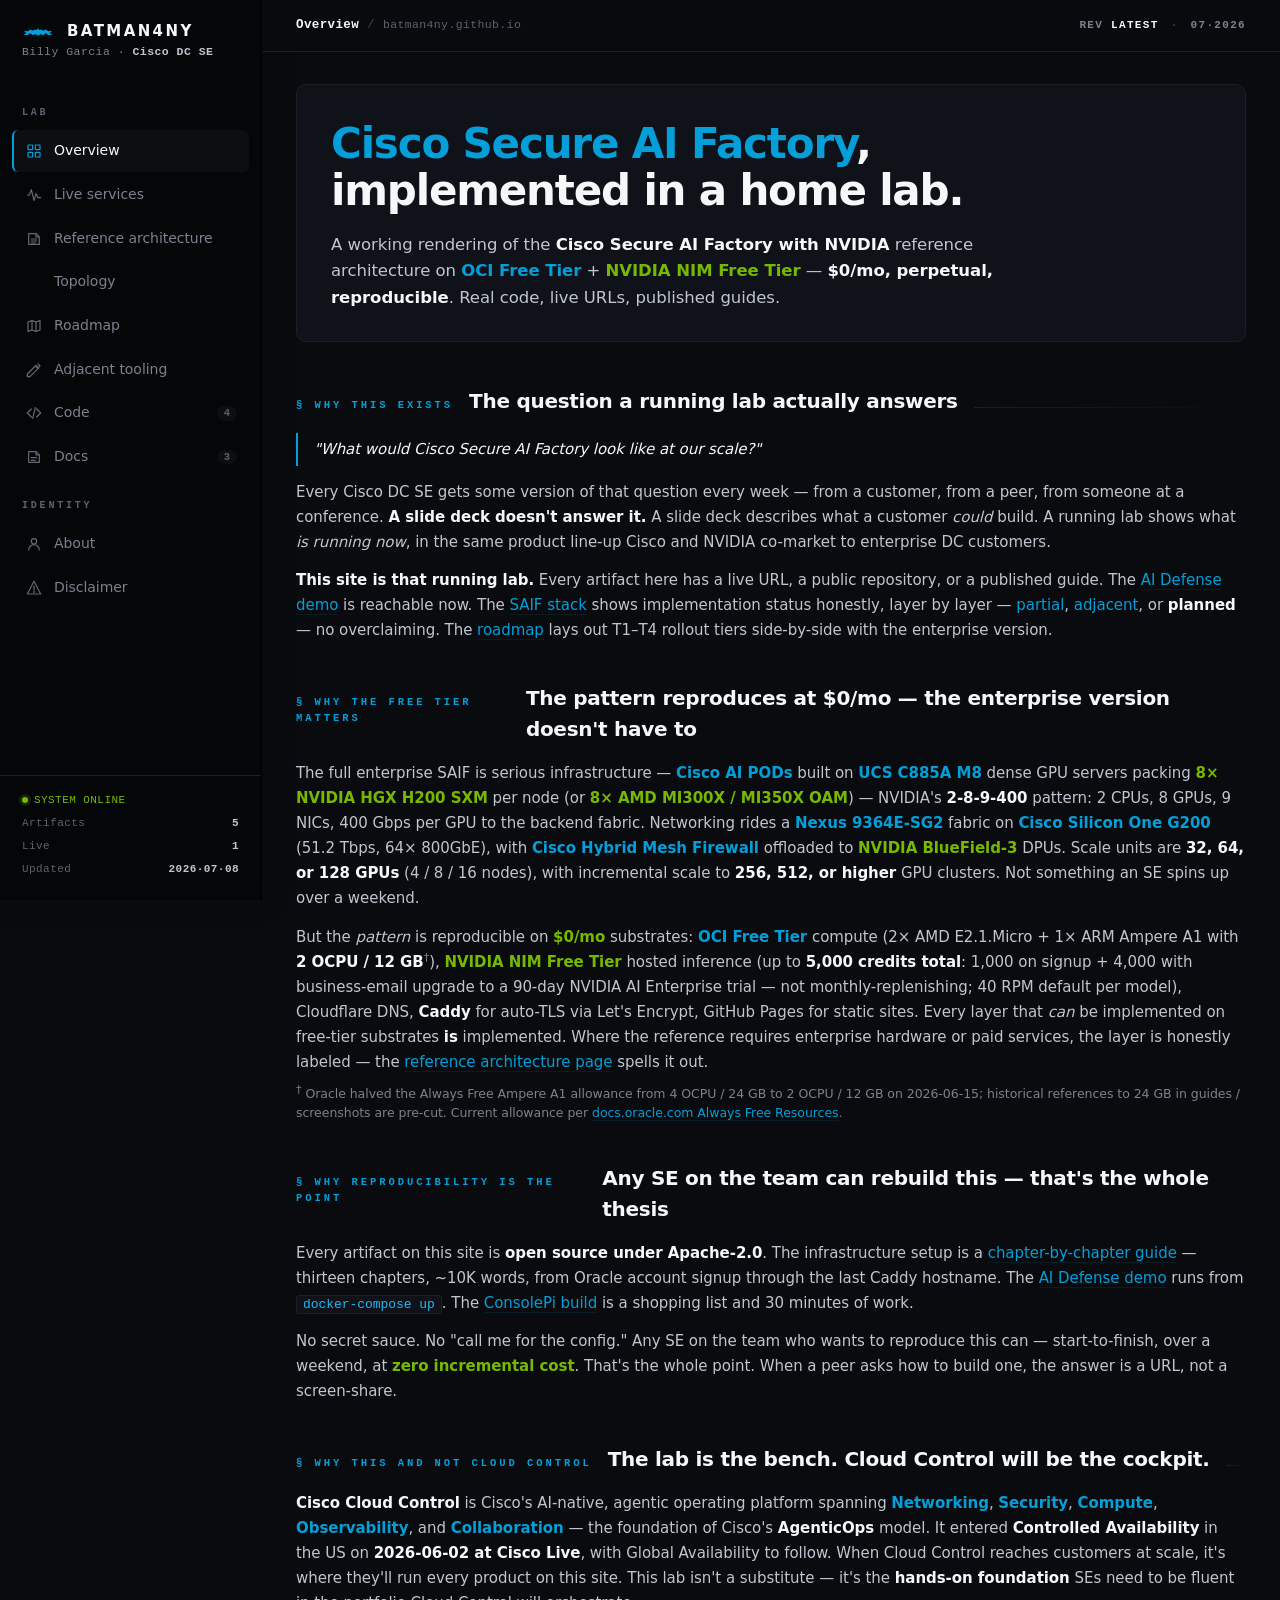
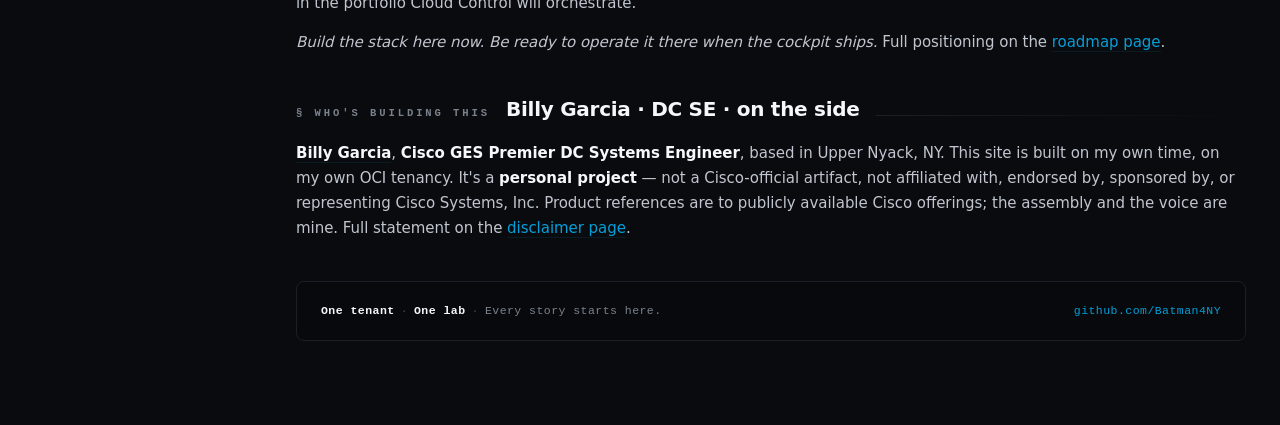
==== commit 1d969e4f: "site: remove all email contact channels — GitHub Issues only Adversarial employee-safety review of /" ====
--- a/index.html
+++ b/index.html
@@ -201,7 +201,7 @@
             <b>One tenant</b><span class="sep">·</span><b>One lab</b><span class="sep">·</span>Every story starts here.
           </div>
           <div>
-            <a href="mailto:bgarcia@cisco.com">bgarcia@cisco.com</a><span class="sep">·</span><a href="https://github.com/Batman4NY">github.com/Batman4NY</a>
+            <a href="https://github.com/Batman4NY">github.com/Batman4NY</a>
           </div>
         </div>
       </section>
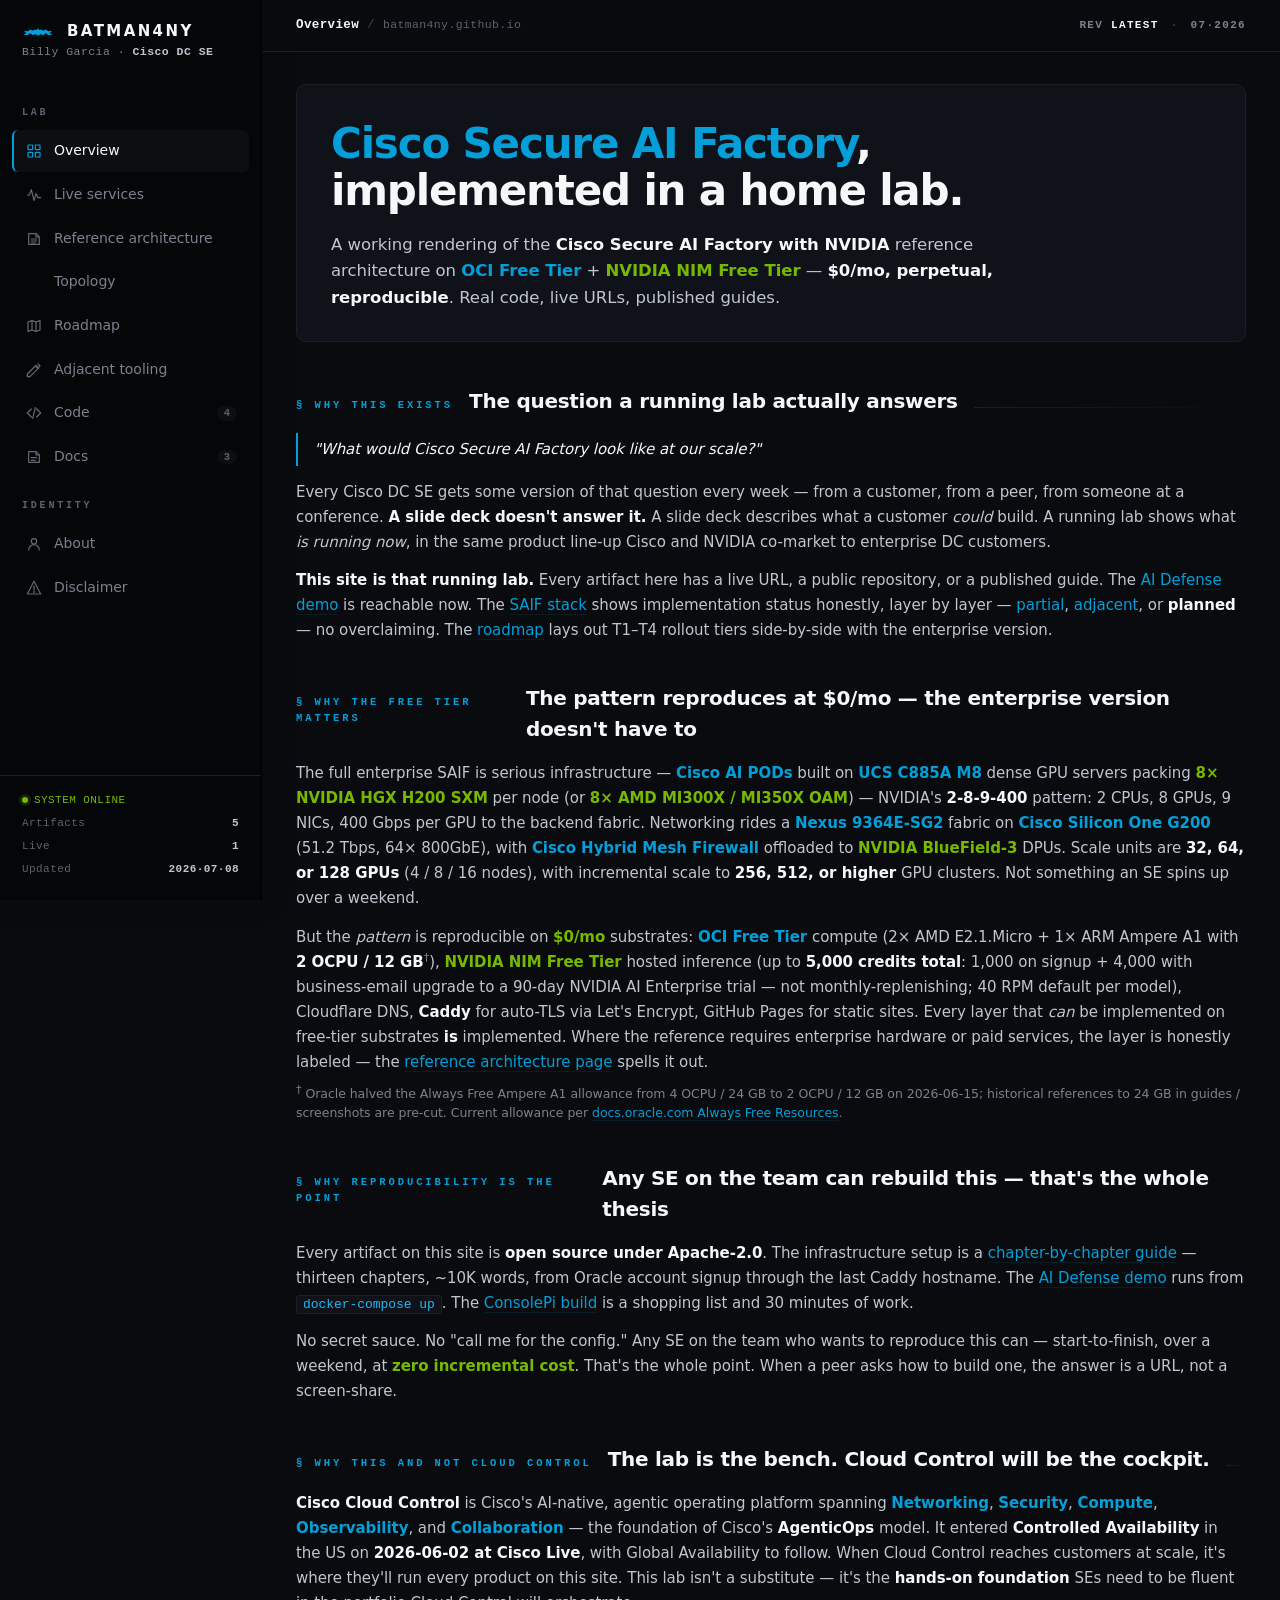
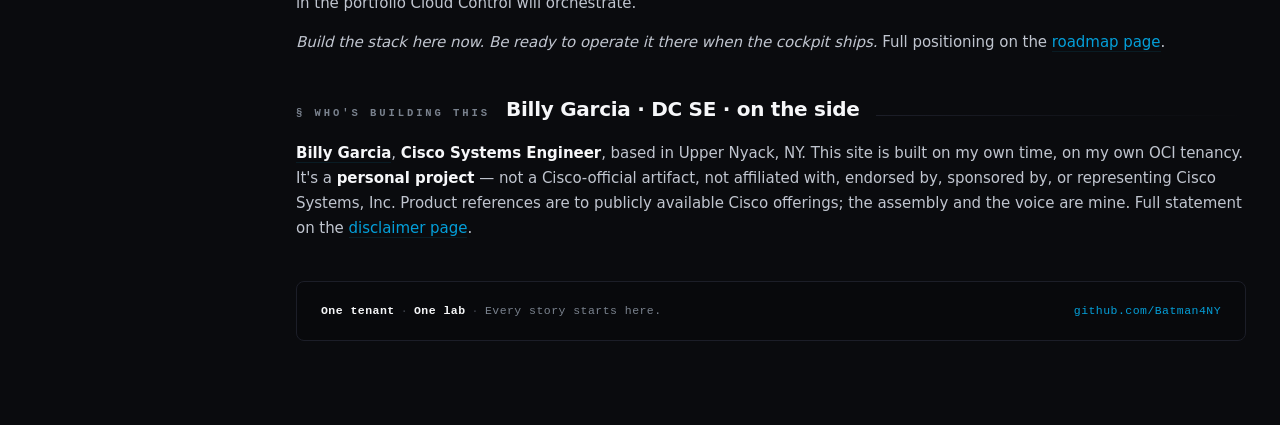
==== commit 999fa306: "about + overview: drop GES Premier org-tier detail from role attribution Per user ask: strip 'GES Pr" ====
--- a/index.html
+++ b/index.html
@@ -5,7 +5,7 @@
 <meta name="viewport" content="width=device-width,initial-scale=1">
 <meta name="color-scheme" content="dark">
 <title>Batman4NY · Overview — Cisco DC SE Lab Console</title>
-<meta name="description" content="Working index of Cisco Secure AI Factory implementation + practitioner tooling. By Billy Garcia, Cisco GES Premier DC Systems Engineer.">
+<meta name="description" content="Working index of Cisco Secure AI Factory implementation + practitioner tooling. By Billy Garcia, Cisco Systems Engineer.">
 <link rel="stylesheet" href="/assets/console.css">
 <style>
   .hero-block{
@@ -192,7 +192,7 @@
             <span class="r"></span>
           </div>
           <p>
-            <a href="/about/"><b>Billy Garcia</b></a>, <b>Cisco GES Premier DC Systems Engineer</b>, based in Upper Nyack, NY. This site is built on my own time, on my own OCI tenancy. It's a <b>personal project</b> — not a Cisco-official artifact, not affiliated with, endorsed by, sponsored by, or representing Cisco Systems, Inc. Product references are to publicly available Cisco offerings; the assembly and the voice are mine. Full statement on the <a href="/disclaimer/">disclaimer page</a>.
+            <a href="/about/"><b>Billy Garcia</b></a>, <b>Cisco Systems Engineer</b>, based in Upper Nyack, NY. This site is built on my own time, on my own OCI tenancy. It's a <b>personal project</b> — not a Cisco-official artifact, not affiliated with, endorsed by, sponsored by, or representing Cisco Systems, Inc. Product references are to publicly available Cisco offerings; the assembly and the voice are mine. Full statement on the <a href="/disclaimer/">disclaimer page</a>.
           </p>
         </div>
 
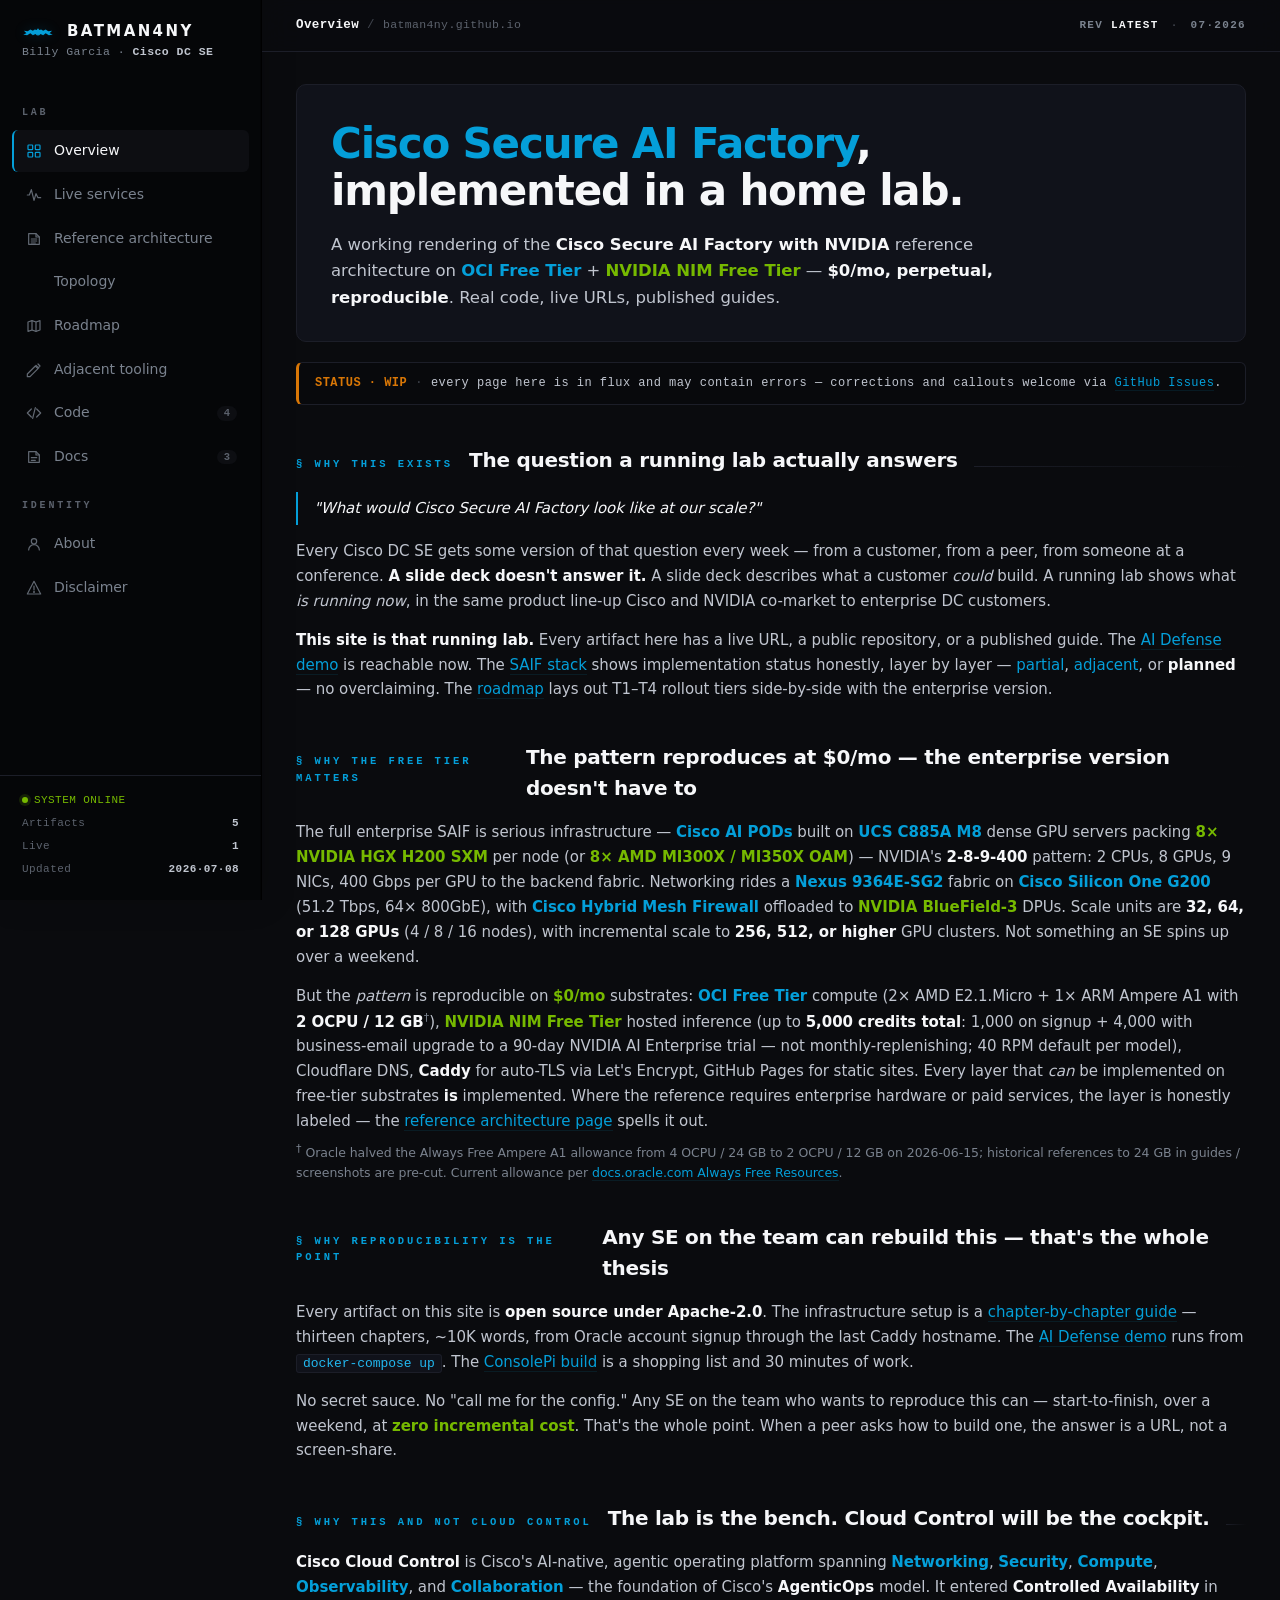
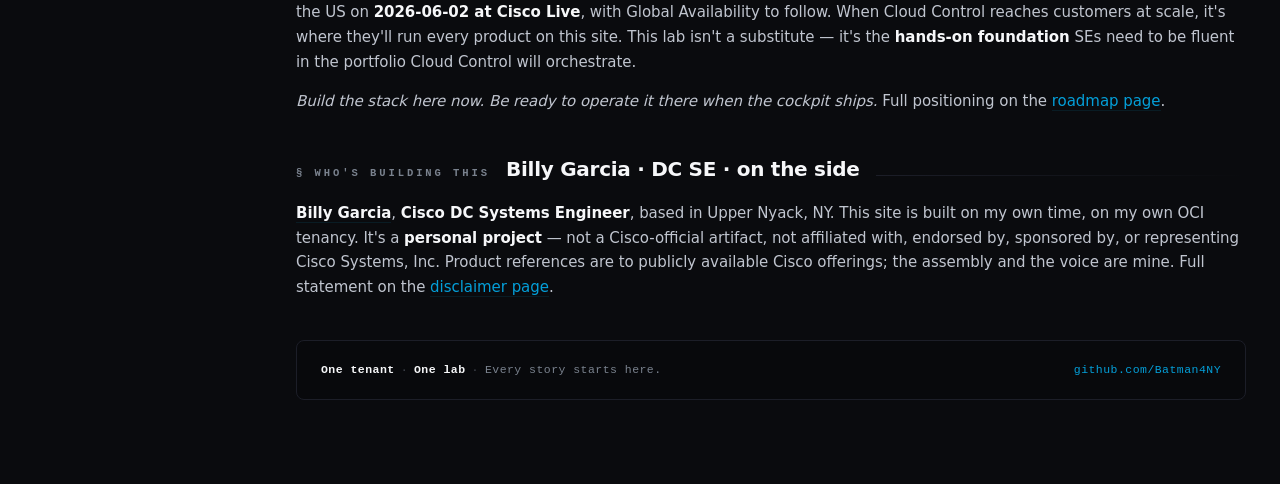
==== commit 1be9b5ed: "about + overview: restore 'DC' specialty signal + add WIP notice to landing Two changes:  1. Restore" ====
--- a/index.html
+++ b/index.html
@@ -5,7 +5,7 @@
 <meta name="viewport" content="width=device-width,initial-scale=1">
 <meta name="color-scheme" content="dark">
 <title>Batman4NY · Overview — Cisco DC SE Lab Console</title>
-<meta name="description" content="Working index of Cisco Secure AI Factory implementation + practitioner tooling. By Billy Garcia, Cisco Systems Engineer.">
+<meta name="description" content="Working index of Cisco Secure AI Factory implementation + practitioner tooling. By Billy Garcia, Cisco DC Systems Engineer.">
 <link rel="stylesheet" href="/assets/console.css">
 <style>
   .hero-block{
@@ -123,6 +123,10 @@
           </p>
         </div>
 
+        <div style="margin:-24px 0 40px;padding:11px 16px;background:var(--paper-lo);border:1px solid var(--rule);border-left:3px solid var(--amber,#d97706);border-radius:6px;font-family:'JetBrains Mono',ui-monospace,monospace;font-size:12px;letter-spacing:.04em;line-height:1.6;color:var(--ink-2)">
+          <b style="color:var(--amber,#d97706);font-weight:700">STATUS · WIP</b><span class="sep" style="color:var(--faint,var(--ink-3));margin:0 8px">·</span>every page here is in flux and may contain errors &mdash; corrections and callouts welcome via <a href="https://github.com/Batman4NY/batman4ny.github.io/issues" style="color:var(--cyan);border-bottom:1px solid var(--cyan-tint,var(--rule))">GitHub Issues</a>.
+        </div>
+
         <div class="prose-block">
           <div class="sec-head" style="margin-bottom:16px">
             <span class="eyebrow">§ Why this exists</span>
@@ -192,7 +196,7 @@
             <span class="r"></span>
           </div>
           <p>
-            <a href="/about/"><b>Billy Garcia</b></a>, <b>Cisco Systems Engineer</b>, based in Upper Nyack, NY. This site is built on my own time, on my own OCI tenancy. It's a <b>personal project</b> — not a Cisco-official artifact, not affiliated with, endorsed by, sponsored by, or representing Cisco Systems, Inc. Product references are to publicly available Cisco offerings; the assembly and the voice are mine. Full statement on the <a href="/disclaimer/">disclaimer page</a>.
+            <a href="/about/"><b>Billy Garcia</b></a>, <b>Cisco DC Systems Engineer</b>, based in Upper Nyack, NY. This site is built on my own time, on my own OCI tenancy. It's a <b>personal project</b> — not a Cisco-official artifact, not affiliated with, endorsed by, sponsored by, or representing Cisco Systems, Inc. Product references are to publicly available Cisco offerings; the assembly and the voice are mine. Full statement on the <a href="/disclaimer/">disclaimer page</a>.
           </p>
         </div>
 
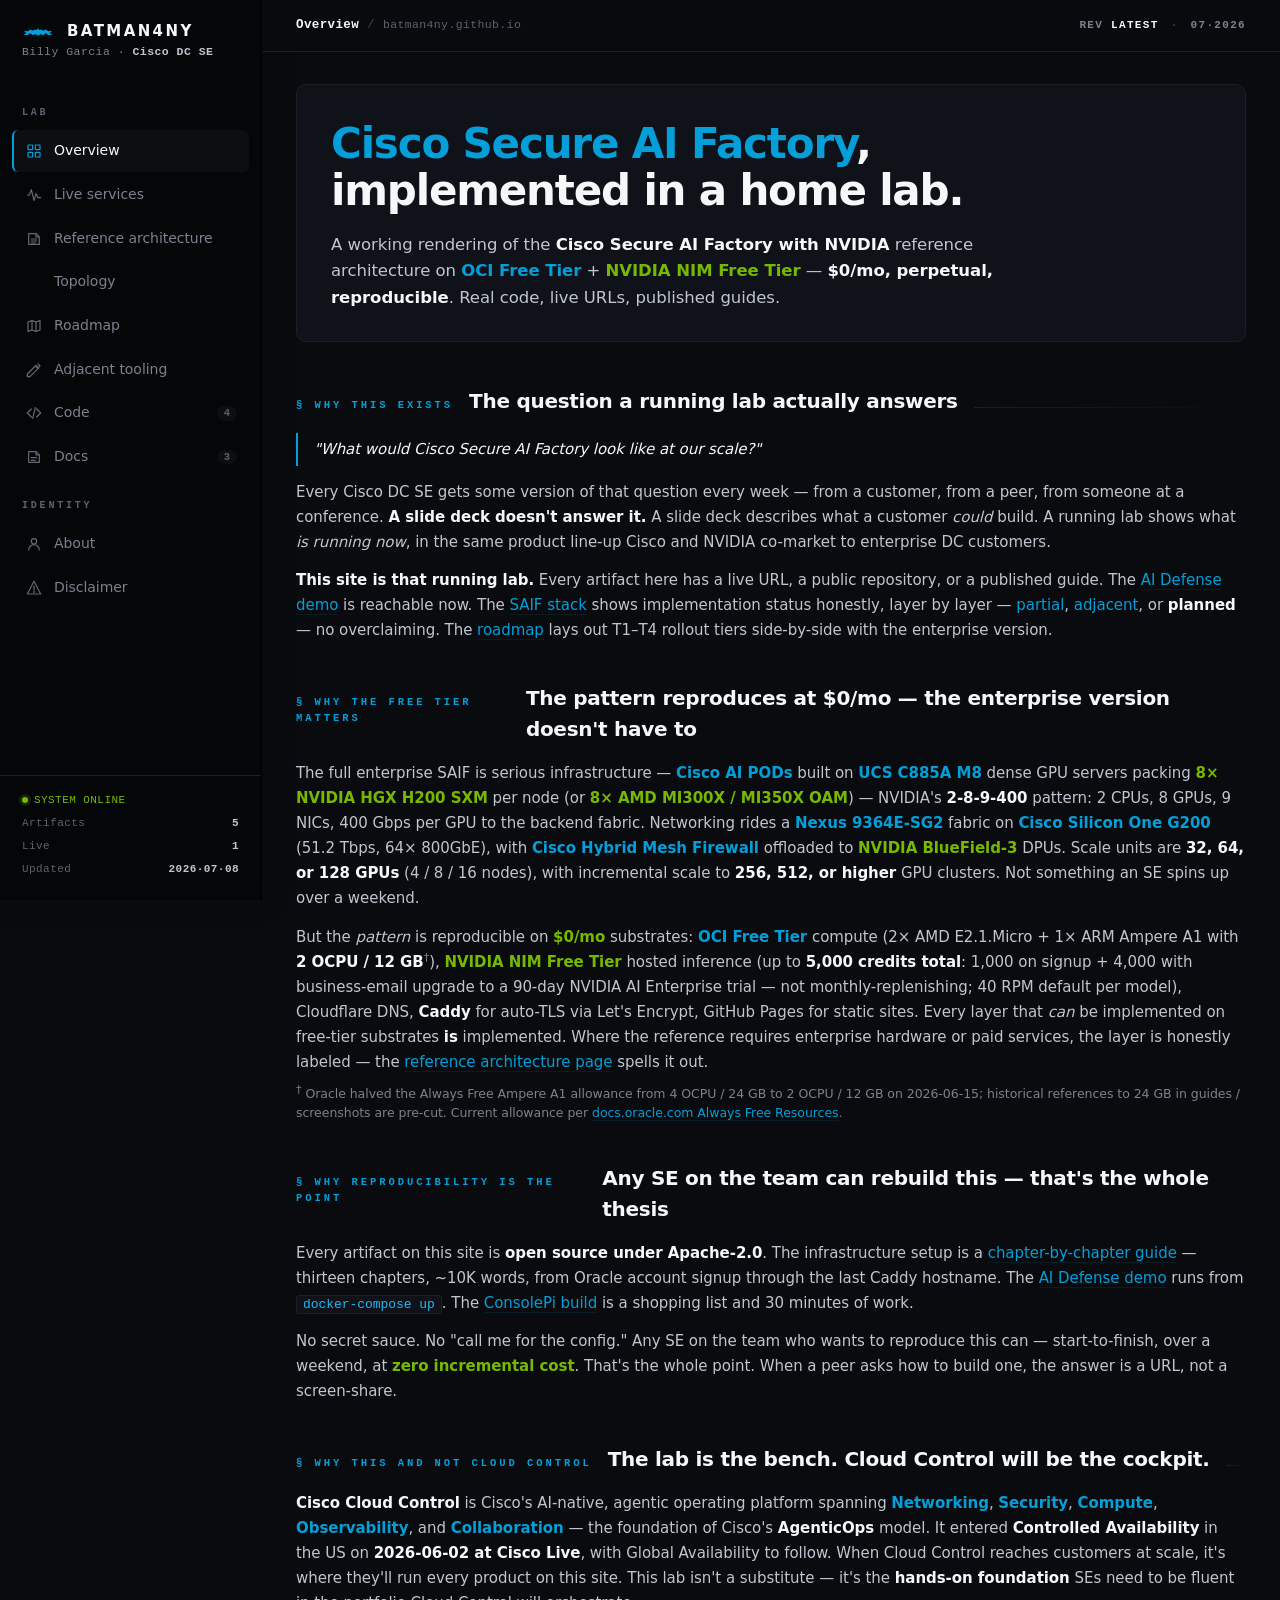
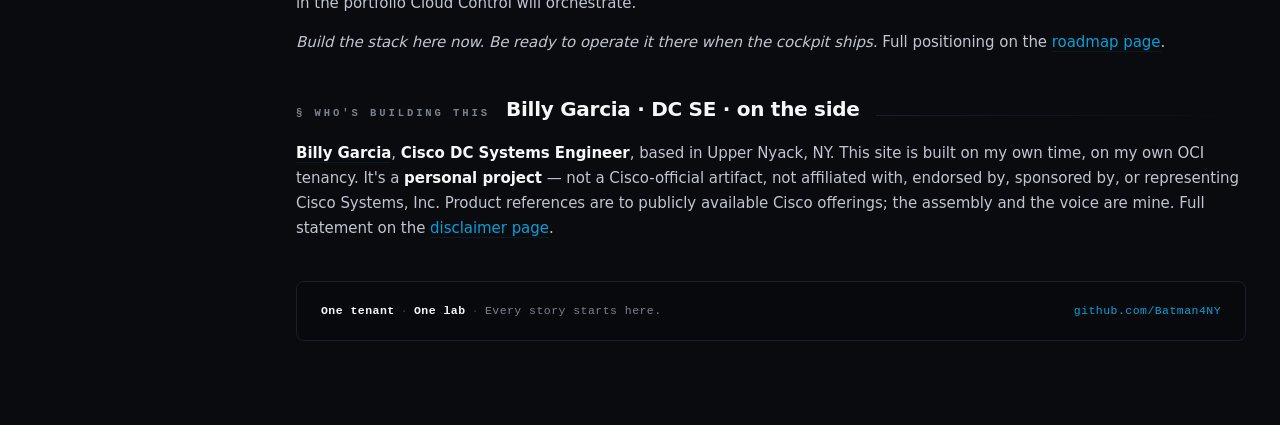
==== commit e63f1871: "disclaimer: relocate WIP notice from landing to /disclaimer/ Prior commit 1be9b5e placed the WIP not" ====
--- a/index.html
+++ b/index.html
@@ -123,10 +123,6 @@
           </p>
         </div>
 
-        <div style="margin:-24px 0 40px;padding:11px 16px;background:var(--paper-lo);border:1px solid var(--rule);border-left:3px solid var(--amber,#d97706);border-radius:6px;font-family:'JetBrains Mono',ui-monospace,monospace;font-size:12px;letter-spacing:.04em;line-height:1.6;color:var(--ink-2)">
-          <b style="color:var(--amber,#d97706);font-weight:700">STATUS · WIP</b><span class="sep" style="color:var(--faint,var(--ink-3));margin:0 8px">·</span>every page here is in flux and may contain errors &mdash; corrections and callouts welcome via <a href="https://github.com/Batman4NY/batman4ny.github.io/issues" style="color:var(--cyan);border-bottom:1px solid var(--cyan-tint,var(--rule))">GitHub Issues</a>.
-        </div>
-
         <div class="prose-block">
           <div class="sec-head" style="margin-bottom:16px">
             <span class="eyebrow">§ Why this exists</span>
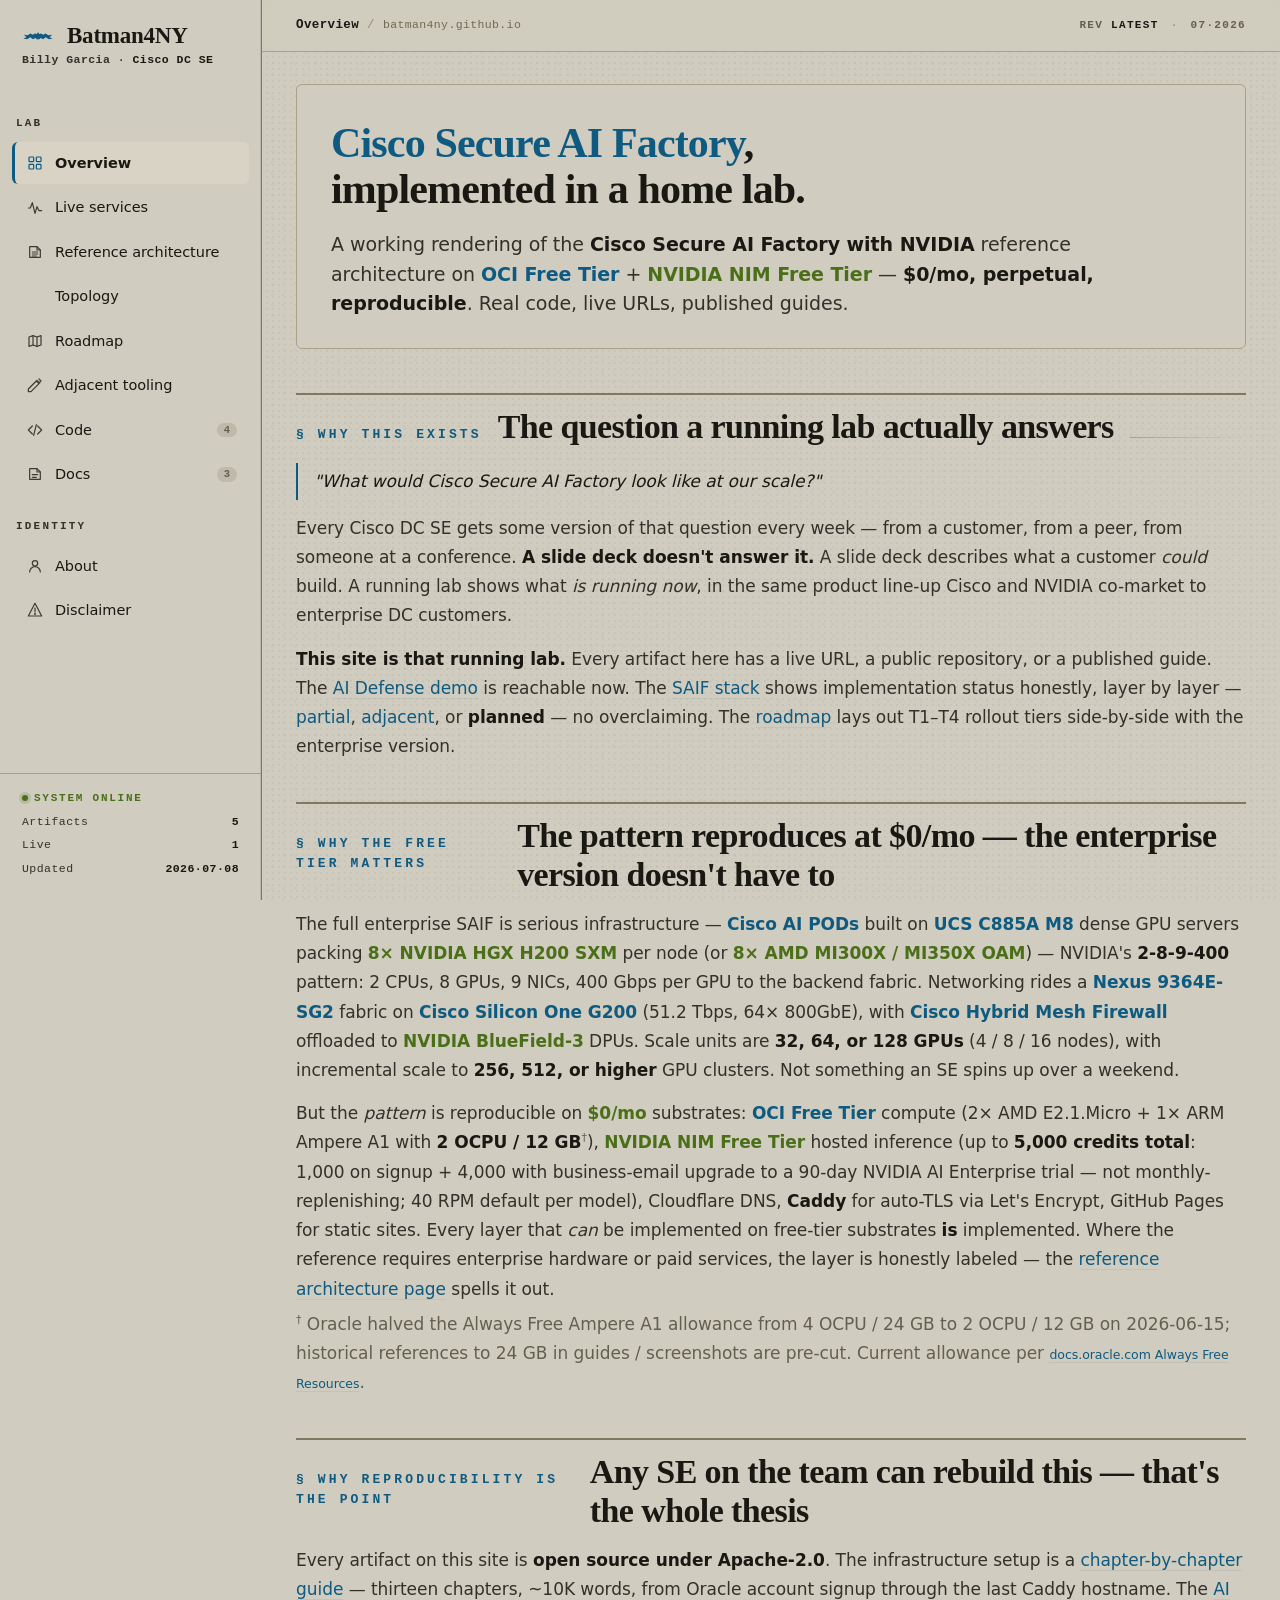
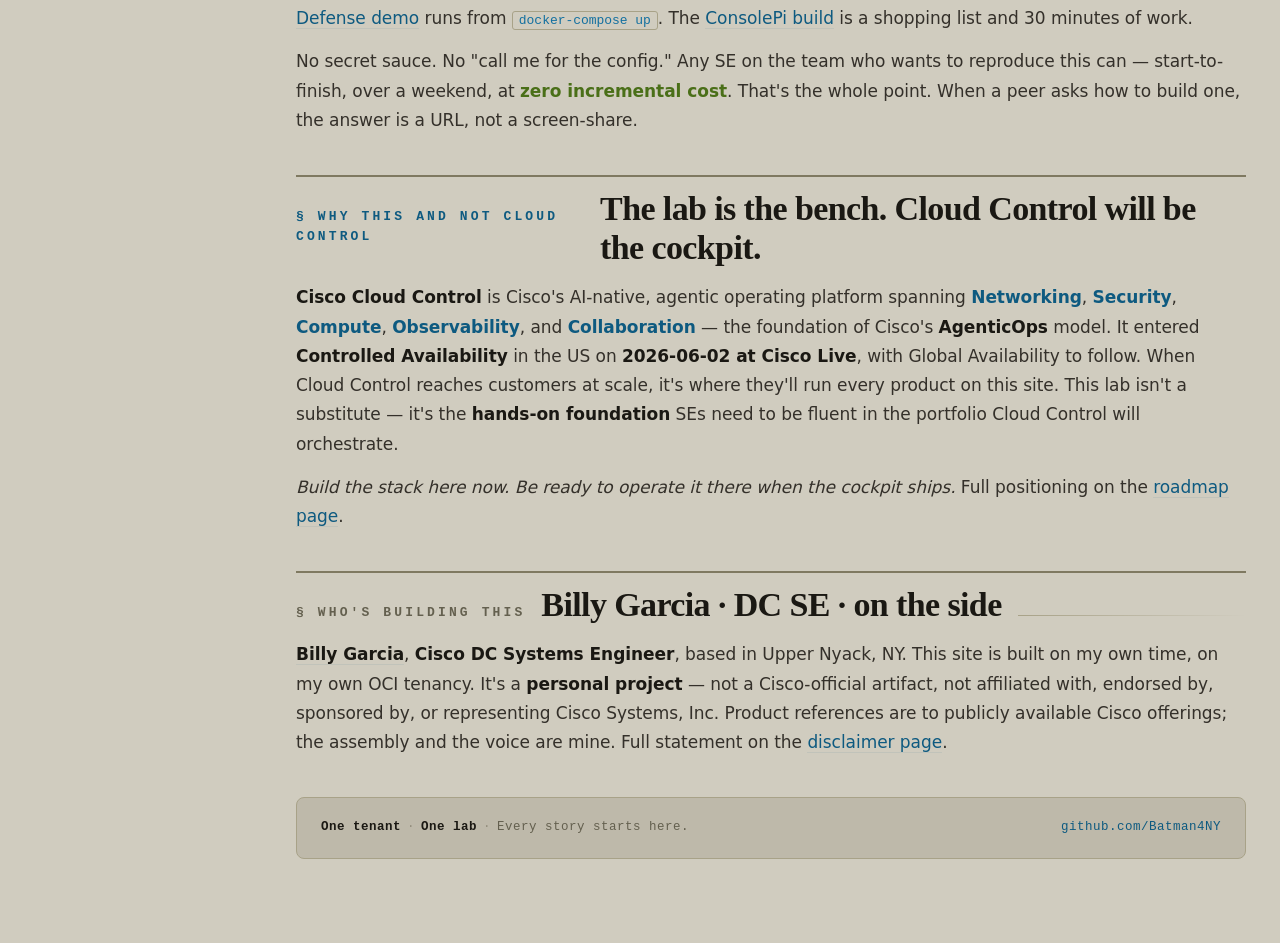
==== commit fb02742c: "site: metallic-paper aesthetic — full site pivot from dark to light Palette + serif type + pronounce" ====
--- a/index.html
+++ b/index.html
@@ -3,7 +3,7 @@
 <head>
 <meta charset="utf-8">
 <meta name="viewport" content="width=device-width,initial-scale=1">
-<meta name="color-scheme" content="dark">
+<meta name="color-scheme" content="light">
 <title>Batman4NY · Overview — Cisco DC SE Lab Console</title>
 <meta name="description" content="Working index of Cisco Secure AI Factory implementation + practitioner tooling. By Billy Garcia, Cisco DC Systems Engineer.">
 <link rel="stylesheet" href="/assets/console.css">
--- a/assets/console.css
+++ b/assets/console.css
@@ -1,56 +1,78 @@
 /* ── Batman4NY console — shared styles across all pages ─────────────── */
 :root{
-  --bg:         #0a0b0e;
-  --side:       #050608;
-  --side-2:     #0d0e12;
-  --paper:      #10121a;
-  --paper-hi:   #161822;
-  --paper-lo:   #08090c;
-
-  --rule:       #1c1e28;
-  --rule-str:   #2a2d3a;
-
-  --ink:        #f6f7f9;
-  --ink-2:      #c0c5cf;
-  --ink-3:      #7a828e;
-  --muted:      #5c626d;
-  --faint:      #40454e;
-
-  --cyan:       #049fd9;
-  --cyan-hi:    #22b8f0;
-  --cyan-lo:    #0273a4;
-  --cyan-tint:  #049fd91c;
-  --cyan-glow:  #049fd930;
-
-  --green:      #76b900;
-  --green-hi:   #9adb2b;
-  --green-lo:   #558600;
-  --green-tint: #76b90018;
-  --green-glow: #76b90028;
-
-  --amber:      #d97706;
-  --amber-tint: #d9770614;
-  --amber-line: #d9770660;
-
-  --danger:     #d9534f;
+  color-scheme: light;
+  /* Metallic paper palette */
+  --paper:      #d0ccbf;
+  --paper-hi:   #d8d3c5;
+  --paper-lo:   #beb9aa;
+  --paper-x:    #a29c8b;
+
+  --ink:        #1a1813;
+  --ink-2:      #34302a;
+  --ink-3:      #64604f;
+  --faint:      #948e7d;
+  --muted:      #726a55;
+
+  --rule:       #a8a288;
+  --rule-str:   #7f7961;
+
+  --bg:         var(--paper);
+  /* Sidebar tones map to paper so the light metallic aesthetic
+     carries through the shell without hunting every .side rule. */
+  --side:       var(--paper);
+  --side-2:     var(--paper-hi);
+
+  /* Accents retuned deeper for light bg */
+  --cyan:       #0e5a80;
+  --cyan-hi:    #1370a0;
+  --cyan-lo:    #7a9db2;
+  --cyan-tint:  rgba(14,90,128, .08);
+  --cyan-glow:  rgba(14,90,128, .18);
+
+  --green:      #4a6f18;
+  --green-hi:   #5e8a1e;
+  --green-lo:   #a8b585;
+  --green-tint: rgba(74,111,24, .08);
+  --green-glow: rgba(74,111,24, .18);
+
+  --amber:      #8a4a08;
+  --amber-hi:   #a55a10;
+  --amber-line: rgba(138,74,8, .35);
+  --amber-tint: rgba(138,74,8, .06);
+
+  --red:        #9a2b12;
+  --red-tint:   rgba(154,43,18, .08);
+  --violet:     #6a4a95;
+  --danger:     var(--red);
+
+  /* Type stacks — serif for editorial headings, sans body, mono labels */
+  --serif: "Iowan Old Style", "Palatino Linotype", Palatino, "Book Antiqua", Georgia, ui-serif, serif;
+  --sans:  system-ui, -apple-system, "Segoe UI", Roboto, "Helvetica Neue", Arial, sans-serif;
+  --mono:  ui-monospace, "JetBrains Mono", "SF Mono", Menlo, Consolas, monospace;
 }
 
 *{box-sizing:border-box}
 html,body{background:var(--bg);color:var(--ink);height:100%}
 body{
   margin:0;
-  font-family: -apple-system, "Inter", "SF Pro Text", "Segoe UI Variable Text", "Segoe UI", system-ui, sans-serif;
+  font-family: var(--sans);
   font-size: 15px;
   line-height: 1.55;
   letter-spacing: -0.003em;
   -webkit-font-smoothing: antialiased;
   text-rendering: optimizeLegibility;
   font-feature-settings: "kern" 1, "liga" 1, "tnum" 1, "ss01" 1;
-}
-::selection{background:#049fd960;color:var(--ink)}
+  /* Metallic paper grain */
+  background-image:
+    radial-gradient(rgba(70,68,60,.06) 1px, transparent 1.5px),
+    radial-gradient(rgba(90,88,80,.04) 1px, transparent 2px);
+  background-size: 6px 6px, 11px 11px;
+  background-position: 0 0, 3px 3px;
+}
+::selection{background:rgba(14,90,128,.28);color:var(--ink)}
 a{color:var(--cyan);text-decoration:none;transition:color .16s ease}
 a:hover{color:var(--cyan-hi)}
-.mono{font-family: "JetBrains Mono", ui-monospace, "SF Mono", Menlo, Consolas, monospace}
+.mono{font-family: var(--mono)}
 
 /* ── shell ─────────────────────────────────────────────────────────── */
 .app{display:flex;min-height:100vh}
@@ -60,34 +82,44 @@
   width:262px;flex-shrink:0;
   background: var(--side);
   color: var(--ink-2);
-  border-right: 1px solid #000;
+  border-right: 1px solid var(--rule-str);
   display:flex;flex-direction:column;
   position:sticky;top:0;height:100vh;overflow-y:auto;
-  box-shadow: inset -1px 0 0 #00000060, 3px 0 30px #00000030;
+  box-shadow: inset -1px 0 0 rgba(0,0,0,.10);
 }
 .brand{padding: 24px 22px 4px;display:flex;align-items:center;gap:13px}
-.brand a{display:flex;align-items:center;gap:13px;color:var(--ink);text-decoration:none}
+.brand a{
+  display:flex;align-items:center;gap:13px;
+  color:var(--ink);text-decoration:none;
+  font-family: var(--serif);
+  font-weight: 700;
+  font-size: 23px;
+  letter-spacing: -.01em;
+}
 .brand .mark{
   width:32px;height:12px;color:var(--cyan);flex-shrink:0;
-  filter: drop-shadow(0 0 6px var(--cyan-glow));
 }
 .brand .mark svg{display:block;width:100%;height:100%}
 .brand .wm{
-  font-size: 15px;font-weight: 800;letter-spacing: .16em;color: var(--ink);
-  text-transform: uppercase;line-height: 1;
+  font-family: var(--serif);
+  font-size: 23px;font-weight: 700;letter-spacing: -.01em;color: var(--ink);
+  text-transform: none;line-height: 1;
 }
 .brand-role{
   padding: 0 22px 18px;
-  font-family: "JetBrains Mono", ui-monospace, monospace;
-  font-size: 11.5px;color: var(--ink-3);letter-spacing: .04em;
-}
-.brand-role b{color:var(--ink-2);font-weight:600}
+  font-family: var(--mono);
+  font-size: 11.5px;color: var(--ink-2);letter-spacing: .04em;font-weight: 600;
+  white-space: nowrap;
+  overflow: hidden;
+  text-overflow: ellipsis;
+}
+.brand-role b{color:var(--ink);font-weight:800}
 
 .nav{padding: 8px 12px;display:flex;flex-direction:column;gap:2px;flex:1}
 .nav .sec{
-  font-family: "JetBrains Mono", ui-monospace, monospace;
-  font-size:10px;letter-spacing:.28em;text-transform:uppercase;
-  color:var(--muted);padding:18px 10px 8px;font-weight:700;
+  font-family: var(--mono);
+  font-size:11px;letter-spacing:.2em;text-transform:uppercase;
+  color:var(--ink-2);padding:20px 4px 8px;font-weight:800;
 }
 
 /* Collapsible group using <details> */
@@ -96,7 +128,8 @@
   list-style: none;
   display:flex;align-items:center;gap:12px;
   padding: 10px 12px;border-radius: 6px;
-  color: var(--muted);font-weight: 700;font-size: 10px;letter-spacing: .28em;
+  font-family: var(--mono);
+  color: var(--ink-2);font-weight: 800;font-size: 11px;letter-spacing: .2em;
   text-transform: uppercase;cursor: pointer;transition: .14s;
   border-left: 2.5px solid transparent;
 }
@@ -108,19 +141,19 @@
   transition: transform .16s ease;
 }
 .nav-group[open] > summary::after{transform: rotate(90deg)}
-.nav-group > summary:hover{color: var(--ink-3)}
+.nav-group > summary:hover{color: var(--ink)}
 .nav-group > .sub-links{
   padding: 4px 0 6px 12px;display:flex;flex-direction:column;gap:2px;
 }
 .nav-group .sub-link{
   display:flex;align-items:center;gap:10px;
   padding: 7px 12px;border-radius: 4px;
-  color: var(--ink-3);font-weight: 400;font-size: 13px;
+  color: var(--ink-2);font-weight: 500;font-size: 13.5px;
   border-left: 2px solid transparent;transition: .14s;
   text-decoration: none;letter-spacing:-.005em;
 }
-.nav-group .sub-link:hover{background: var(--side-2);color: var(--ink-2);text-decoration:none}
-.nav-group .sub-link.active{color:var(--ink);border-left-color:var(--cyan);background:var(--side-2)}
+.nav-group .sub-link:hover{background: var(--paper-hi);color: var(--ink);text-decoration:none}
+.nav-group .sub-link.active{color:var(--ink);font-weight:700;border-left-color:var(--cyan);background:var(--paper-hi)}
 .nav-group .sub-link .live{
   width:6px;height:6px;border-radius:50%;background:var(--green);
   box-shadow:0 0 0 2px var(--green-glow);
@@ -131,22 +164,23 @@
 .navlink{
   display:flex;align-items:center;gap:12px;
   padding: 10px 12px;border-radius: 6px;
-  color: var(--ink-3);font-weight: 500;font-size: 14px;
-  border-left: 2.5px solid transparent;transition: .14s;
+  color: var(--ink);font-weight: 500;font-size: 14.5px;
+  border-left: 3px solid transparent;transition: .14s;
   text-decoration: none;
 }
 .navlink svg{width:16px;height:16px;flex-shrink:0;opacity:.8}
-.navlink:hover{background: var(--side-2);color: var(--ink);text-decoration:none}
+.navlink:hover{background: var(--paper-hi);color: var(--ink);text-decoration:none}
 .navlink.active{
-  background: var(--side-2);color: var(--ink);
-  border-left-color: var(--cyan);
+  background: var(--paper-hi);color: var(--ink);
+  font-weight: 700;
+  border-left: 3px solid var(--cyan);
 }
 .navlink.active svg{color:var(--cyan);opacity:1}
 .navlink .cnt{
   margin-left:auto;
-  font-family: "JetBrains Mono", ui-monospace, monospace;
-  font-size:10.5px;font-weight:700;color:var(--muted);
-  padding: 2px 7px;background:var(--side-2);border-radius:10px;line-height:1;
+  font-family: var(--mono);
+  font-size:10.5px;font-weight:700;color:var(--ink-3);
+  padding: 2px 7px;background:var(--paper-lo);border-radius:10px;line-height:1;
 }
 .navlink.active .cnt{color:var(--cyan);background:var(--cyan-tint)}
 
@@ -158,24 +192,32 @@
 .side .foot{
   padding: 16px 22px;
   border-top: 1px solid var(--rule);
-  font-family: "JetBrains Mono", ui-monospace, monospace;
-  font-size: 11px;color: var(--muted);letter-spacing: .04em;
-}
-.side .foot .row{display:flex;justify-content:space-between;align-items:baseline;margin-bottom:6px}
-.side .foot .row b{color:var(--ink-2);font-weight:600}
+  font-family: var(--mono);
+  font-size: 11.5px;color: var(--ink-2);letter-spacing: .04em;
+}
+.side .foot .row{
+  display:flex;justify-content:space-between;align-items:baseline;
+  margin-bottom:6px;
+  font-size:11.5px;color:var(--ink-2);font-weight:500;
+}
+.side .foot .row b{color:var(--ink);font-weight:800}
 .side .foot .dot{
   display:inline-block;width:6px;height:6px;border-radius:50%;background:var(--green);
   box-shadow:0 0 0 3px var(--green-glow);margin-right:6px;
   animation:pulse 2.6s ease-in-out infinite;
 }
-.side .foot .live-t{color:var(--green)}
+.side .foot .live-t{
+  color:var(--green);
+  font-size:11px;letter-spacing:.16em;font-weight:800;
+  text-transform:uppercase;
+}
 
 /* ── main ─────────────────────────────────────────────────────────── */
 main{flex:1;min-width:0;display:flex;flex-direction:column}
 
 .topbar{
   position:sticky;top:0;z-index:5;
-  background: #0a0b0edb;
+  background: rgba(208,204,191, .88);
   backdrop-filter: blur(14px) saturate(1.4);
   border-bottom: 1px solid var(--rule);
   padding: 16px 34px;
@@ -202,27 +244,30 @@
 /* ── section header (used on all pages) ──────────────────────────── */
 .sec-head{
   display:flex;align-items:baseline;gap:16px;margin: 44px 0 20px;
+  padding-top: 12px;
+  border-top: 2px solid var(--rule-str);
 }
 .sec-head:first-child, .content > .sec-head:first-child{margin-top:0}
 .sec-head .eyebrow{
-  font-family: "JetBrains Mono", ui-monospace, monospace;
-  font-size:10.5px;letter-spacing:.28em;text-transform:uppercase;color:var(--cyan);font-weight:700;
+  font-family: var(--mono);
+  font-size:13px;letter-spacing:.24em;text-transform:uppercase;color:var(--cyan);font-weight:800;
 }
 .sec-head .eyebrow.g{color:var(--green)}
 .sec-head .eyebrow.a{color:var(--amber)}
 .sec-head .eyebrow.d{color:var(--danger)}
 .sec-head .eyebrow.m{color:var(--ink-3)}
 .sec-head .t{
-  font-size:20px;font-weight:700;letter-spacing:-.014em;color:var(--ink);
+  font-family: var(--serif);
+  font-size:34px;font-weight:700;letter-spacing:-.018em;line-height:1.15;color:var(--ink);
 }
 .sec-head .r{
   flex:1;height:1px;background: linear-gradient(90deg, var(--rule) 0, transparent 100%);
 }
 .sec-head .x{
-  font-family: "JetBrains Mono", ui-monospace, monospace;
-  font-size:11px;color:var(--muted);letter-spacing:.04em;
-}
-.sec-head .x b{color:var(--ink-2);font-weight:700}
+  font-family: var(--mono);
+  font-size:11px;color:var(--ink-3);letter-spacing:.04em;
+}
+.sec-head .x b{color:var(--ink);font-weight:700}
 
 /* ── data table (used on repos, docs, services) ──────────────────── */
 .tbl{
@@ -309,3 +354,68 @@
   .content{padding:22px 22px 60px}
   .topbar{padding:12px 22px}
 }
+
+/* ─── MATTE + TYPE-BUMP (2026-07-09, amplified) ─────────────────────
+   Kill glossy gradients + shadows + hover-lifts, sharpen card corners
+   for cardstock feel, and bump prose type meaningfully (15→17px).
+   Palette tokens untouched. To revert: delete this block. */
+
+/* ── kill EVERY card gradient (flatten to a single paper tone) ────── */
+.repo-head, .guide-head, .saf-banner, .agent-head,
+.hero-block, .about-card, .disc-body, .thesis,
+.tier, .tier.next, .c3-companion, .saif, .agent-panel,
+.zone, .zone.cisco, .zone.nvidia, .zone.oci, .zone.github,
+.zone.home, .zone.users, .topo{
+  background-image: none !important;
+}
+.repo-head, .guide-head, .saf-banner, .agent-head{
+  background-color: var(--paper-hi) !important;
+}
+.tier.next{ background-color: var(--paper) !important; }
+
+/* Topology zones: keep the semantic color as a flat tint, drop the fade */
+.zone.cisco   { background-color: #049fd90d !important; }
+.zone.nvidia  { background-color: #76b9000d !important; }
+.zone.oci     { background-color: #c05a260d !important; }
+.zone.github  { background-color: #99a2ac0d !important; }
+.zone.home    { background-color: #d977060d !important; }
+.zone.users   { background-color: #7f5abf0d !important; }
+
+/* SAIF status layers: retain semantic tint but drop the fade */
+.saif-layer.hit{ background-color: var(--green-tint) !important; background-image: none !important; }
+.saif-layer.adj{ background-color: var(--cyan-tint)  !important; background-image: none !important; }
+
+/* ── kill non-focus, non-modal shadows ────────────────────────────── */
+.side{ box-shadow: inset -1px 0 0 rgba(0,0,0,.10) !important; }
+.hero-block, .repo, .guide, .about-card, .disc-body,
+.thesis, .c3-companion, .saif, .agent-panel, .tier,
+.notice, .close, .zone, .topo{ box-shadow: none !important; }
+
+/* ── editorial serif for hero heading (index.html) ───────────────── */
+.hero-block h1{
+  font-family: var(--serif) !important;
+  font-weight: 700 !important;
+  letter-spacing: -.02em !important;
+  line-height: 1.08 !important;
+}
+
+/* ── sharper card corners (cardstock feel, not rounded plastic) ──── */
+.hero-block, .about-card, .disc-body, .thesis,
+.repo, .guide, .repo-summary, .lib-summary, .tier,
+.c3-companion, .close, .saif, .agent-panel, .tbl,
+.notice, .zone, .topo{ border-radius: 6px !important; }
+.saf-stack{ border-radius: 6px !important; }
+
+/* ── prose type BUMP (undeniably visible: 15→17, 16.5→19) ────────── */
+.prose-block p        { font-size: 17px   !important; line-height: 1.72 !important; }
+.hero-block .lede     { font-size: 19px   !important; line-height: 1.55 !important; }
+.about-bio p          { font-size: 17px   !important; line-height: 1.72 !important; }
+.disc-body p          { font-size: 17px   !important; line-height: 1.7  !important; }
+.guide-head .desc,
+.repo-head  .desc     { font-size: 16px   !important; line-height: 1.6  !important; }
+.live-intro,
+.adj-intro,
+.ref-intro            { font-size: 16.5px !important; line-height: 1.7  !important; }
+.about-contact .v     { font-size: 14.5px !important; }
+.colophon             { font-size: 12.5px !important; }
+/* — end MATTE + TYPE-BUMP — */
